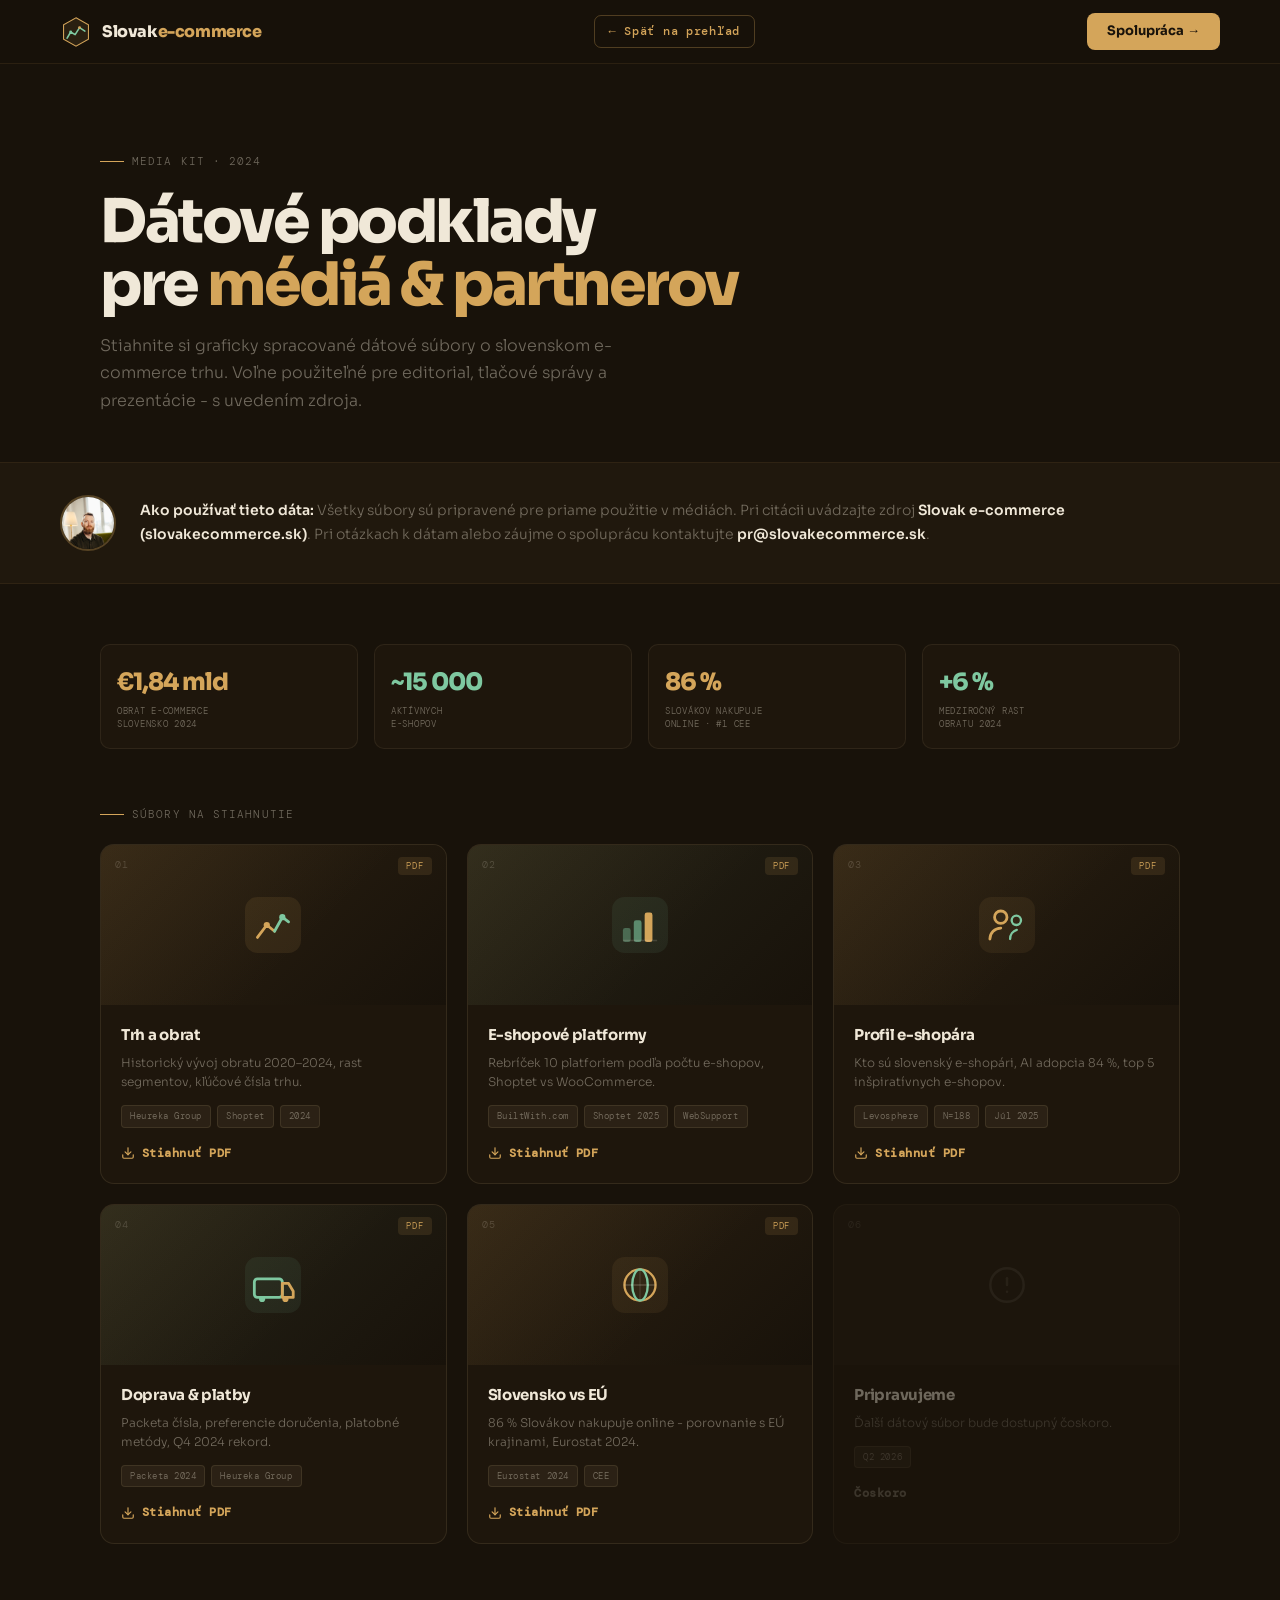
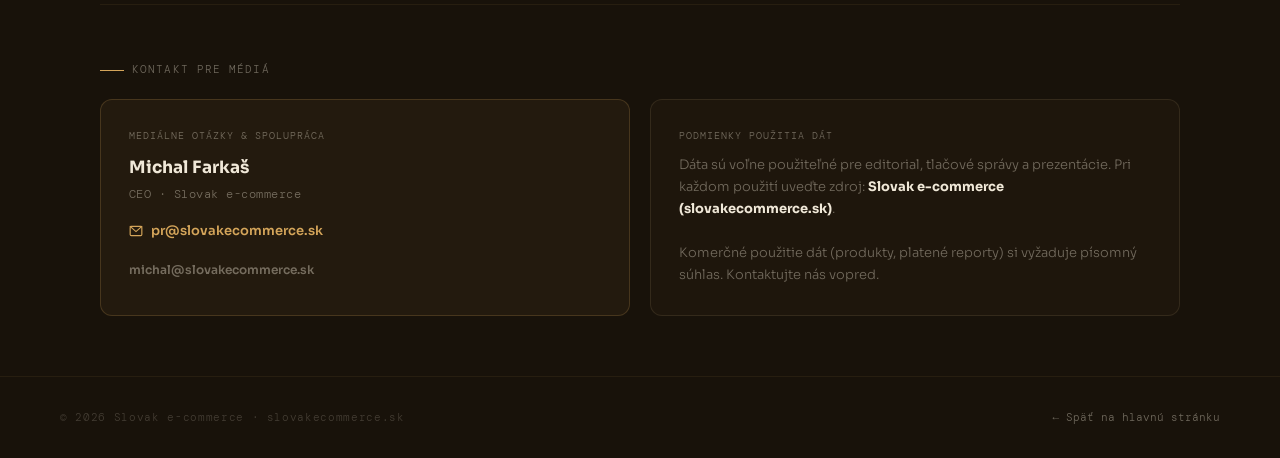
==== mediakit/index.html @ c5ac6ffa "Create index.html" ====
<!DOCTYPE html>
<html lang="sk">
<head>
  <meta charset="UTF-8">
  <meta name="viewport" content="width=device-width, initial-scale=1.0">
  <title>Media Kit | Slovak e-commerce</title>
  <meta name="description" content="Mediálny balíček Slovak e-commerce 2024. Stiahnite si dátové PDF súbory pre médiá, novinárov a partnerov.">
  <meta property="og:title" content="Media Kit | Slovak e-commerce">
  <meta property="og:url" content="https://slovakecommerce.sk/media-kit">
  <link rel="canonical" href="https://slovakecommerce.sk/media-kit">
  <link rel="preconnect" href="https://fonts.googleapis.com">
  <link rel="preconnect" href="https://fonts.gstatic.com" crossorigin>
  <link href="https://fonts.googleapis.com/css2?family=Sora:wght@300;400;600;700;800&family=DM+Mono:wght@400;500&display=swap" rel="stylesheet">
  <script async src="https://www.googletagmanager.com/gtag/js?id=G-SB4FTZYVRH"></script>
  <script>
    window.dataLayer = window.dataLayer || [];
    function gtag(){dataLayer.push(arguments);}
    gtag('js', new Date());
    gtag('config', 'G-SB4FTZYVRH');
  </script>
  <style>
    :root {
      --gold: #d4a55a; --gold-dark: #b8852e; --lime: #7ec8a0;
      --bg: #18120a; --bg2: #1e160c;
      --white: #f0e8d8; --white70: rgba(240,232,216,0.7);
      --white40: rgba(240,232,216,0.4); --white20: rgba(240,232,216,0.2);
    }
    *, *::before, *::after { box-sizing: border-box; margin: 0; padding: 0; }
    html { scroll-behavior: smooth; }
    body { background: var(--bg); color: var(--white); font-family: 'Sora', sans-serif; font-weight: 300; line-height: 1.6; }

    /* NAV */
    nav {
      position: sticky; top: 0; z-index: 100;
      display: flex; align-items: center; justify-content: space-between;
      padding: 0 60px; height: 64px;
      background: rgba(24,18,10,0.92); backdrop-filter: blur(12px);
      border-bottom: 1px solid rgba(212,165,90,0.10);
    }
    .logo { display: flex; align-items: center; gap: 10px; text-decoration: none; }
    .logo-text { font-size: 16px; font-weight: 800; color: var(--white); letter-spacing: -0.4px; }
    .logo-text span { color: var(--gold); }
    .nav-back {
      display: flex; align-items: center; gap: 6px;
      font-family: 'DM Mono', monospace; font-size: 12px; font-weight: 500;
      color: var(--gold); text-decoration: none; letter-spacing: 0.06em;
      border: 1px solid rgba(212,165,90,0.3); border-radius: 7px;
      padding: 6px 14px; transition: all 0.2s;
    }
    .nav-back:hover { background: rgba(212,165,90,0.08); }
    .nav-cta {
      background: var(--gold); color: var(--bg);
      font-size: 13px; font-weight: 700; padding: 8px 20px;
      border-radius: 8px; text-decoration: none; transition: opacity 0.2s;
    }
    .nav-cta:hover { opacity: 0.85; }

    /* HERO */
    .hero { max-width: 1200px; margin: 0 auto; padding: 80px 60px 48px; }
    .section-tag {
      display: inline-flex; align-items: center; gap: 8px;
      font-family: 'DM Mono', monospace; font-size: 11px;
      color: var(--white40); letter-spacing: 0.1em; text-transform: uppercase;
      margin-bottom: 20px;
    }
    .section-tag::before { content: ''; width: 24px; height: 1px; background: var(--gold); display: block; }
    h1 { font-size: clamp(36px,5vw,60px); font-weight: 800; letter-spacing: -2.5px; line-height: 1.05; margin-bottom: 16px; }
    h1 span { color: var(--gold); }
    .hero-sub { font-size: 16px; color: var(--white40); font-weight: 300; max-width: 560px; line-height: 1.7; }

    /* INTRO STRIP */
    .intro-strip {
      background: rgba(212,165,90,0.04);
      border-top: 1px solid rgba(212,165,90,0.08);
      border-bottom: 1px solid rgba(212,165,90,0.08);
      padding: 32px 60px;
    }
    .intro-inner {
      max-width: 1200px; margin: 0 auto;
      display: grid; grid-template-columns: 56px 1fr; gap: 24px; align-items: center;
    }
    .intro-avatar {
      width: 56px; height: 56px; border-radius: 50%;
      border: 2px solid rgba(212,165,90,0.3); overflow: hidden; flex-shrink: 0;
    }
    .intro-avatar img { width: 100%; height: 100%; object-fit: cover; object-position: center top; }
    .intro-text { font-size: 14px; color: var(--white40); line-height: 1.7; }
    .intro-text strong { color: var(--white); font-weight: 600; }

    /* MAIN */
    .main { max-width: 1200px; margin: 0 auto; padding: 60px 60px; }

    /* PDF GRID */
    .pdf-grid { display: grid; grid-template-columns: repeat(3, 1fr); gap: 20px; margin-bottom: 60px; }
    .pdf-card {
      background: var(--bg2);
      border: 1px solid rgba(240,210,160,0.10);
      border-radius: 14px; overflow: hidden;
      transition: border-color 0.2s, transform 0.2s;
      cursor: pointer; text-decoration: none; display: block;
    }
    .pdf-card:hover { border-color: rgba(212,165,90,0.35); transform: translateY(-3px); }
    .pdf-thumb {
      height: 160px; display: flex; align-items: center; justify-content: center;
      position: relative; overflow: hidden;
    }
    .pdf-thumb-bg {
      position: absolute; inset: 0;
      background: linear-gradient(135deg, rgba(212,165,90,0.08) 0%, transparent 60%);
    }
    .pdf-thumb svg { position: relative; z-index: 1; }
    .pdf-num {
      position: absolute; top: 12px; left: 14px;
      font-family: 'DM Mono', monospace; font-size: 10px;
      color: rgba(240,232,216,0.2); letter-spacing: 0.1em; z-index: 1;
    }
    .pdf-ext {
      position: absolute; top: 12px; right: 14px;
      font-family: 'DM Mono', monospace; font-size: 9px;
      color: var(--gold); letter-spacing: 0.1em;
      background: rgba(212,165,90,0.12); padding: 2px 8px; border-radius: 4px; z-index: 1;
    }
    .pdf-body { padding: 18px 20px 20px; }
    .pdf-title { font-size: 15px; font-weight: 700; color: var(--white); margin-bottom: 6px; letter-spacing: -0.3px; }
    .pdf-desc { font-size: 12px; color: var(--white40); line-height: 1.6; margin-bottom: 14px; }
    .pdf-tags { display: flex; flex-wrap: wrap; gap: 6px; margin-bottom: 16px; }
    .pdf-tag {
      font-family: 'DM Mono', monospace; font-size: 9px;
      color: var(--white40); letter-spacing: 0.06em;
      background: rgba(240,210,160,0.06); border: 1px solid rgba(240,210,160,0.10);
      padding: 3px 8px; border-radius: 4px;
    }
    .pdf-dl {
      display: flex; align-items: center; gap: 7px;
      font-size: 12px; font-weight: 600; color: var(--gold);
      font-family: 'DM Mono', monospace; letter-spacing: 0.04em;
    }
    .pdf-dl svg { flex-shrink: 0; }

    /* DIVIDER */
    .divider { border: none; border-top: 1px solid rgba(212,165,90,0.08); margin: 48px 0; }

    /* CONTACT BLOCK */
    .contact-grid { display: grid; grid-template-columns: 1fr 1fr; gap: 20px; }
    .contact-card {
      background: var(--bg2); border: 1px solid rgba(240,210,160,0.10);
      border-radius: 12px; padding: 28px;
    }
    .contact-card.highlight {
      background: rgba(212,165,90,0.06);
      border-color: rgba(212,165,90,0.2);
    }
    .contact-label {
      font-family: 'DM Mono', monospace; font-size: 10px;
      color: var(--white40); letter-spacing: 0.1em; text-transform: uppercase;
      margin-bottom: 10px;
    }
    .contact-name { font-size: 17px; font-weight: 700; color: var(--white); margin-bottom: 4px; }
    .contact-role { font-size: 12px; color: var(--white40); margin-bottom: 16px; font-family: 'DM Mono', monospace; letter-spacing: 0.04em; }
    .contact-email {
      display: inline-flex; align-items: center; gap: 8px;
      font-size: 13px; color: var(--gold); text-decoration: none; font-weight: 600;
      transition: opacity 0.2s;
    }
    .contact-email:hover { opacity: 0.75; }
    .contact-desc { font-size: 13px; color: var(--white40); line-height: 1.7; }

    /* STATS ROW */
    .stats-row { display: grid; grid-template-columns: repeat(4,1fr); gap: 16px; margin-bottom: 48px; }
    .stat-mini {
      background: var(--bg2); border: 1px solid rgba(240,210,160,0.08);
      border-radius: 10px; padding: 18px 16px;
    }
    .stat-mini-num { font-size: 24px; font-weight: 800; letter-spacing: -1px; margin-bottom: 4px; }
    .stat-mini-label { font-family: 'DM Mono', monospace; font-size: 9px; color: var(--white40); letter-spacing: 0.08em; text-transform: uppercase; line-height: 1.4; }

    /* FOOTER */
    footer {
      border-top: 1px solid rgba(212,165,90,0.08);
      padding: 32px 60px;
      display: flex; align-items: center; justify-content: space-between; flex-wrap: wrap; gap: 12px;
    }
    .footer-copy { font-family: 'DM Mono', monospace; font-size: 11px; color: var(--white20); letter-spacing: 0.06em; }
    .footer-back { font-family: 'DM Mono', monospace; font-size: 11px; color: var(--white40); text-decoration: none; transition: color 0.2s; }
    .footer-back:hover { color: var(--gold); }

    @media (max-width: 900px) {
      nav, .hero, .intro-strip, .main, footer { padding-left: 24px; padding-right: 24px; }
      .pdf-grid { grid-template-columns: 1fr 1fr; }
      .stats-row { grid-template-columns: 1fr 1fr; }
      .contact-grid { grid-template-columns: 1fr; }
    }
    @media (max-width: 600px) {
      .pdf-grid { grid-template-columns: 1fr; }
    }
  </style>
</head>
<body>

<nav>
  <a class="logo" href="/">
    <svg width="32" height="32" viewBox="0 0 36 36" fill="none">
      <path d="M18 2L32 10V26L18 34L4 26V10L18 2Z" fill="rgba(212,165,90,0.10)" stroke="#d4a55a" stroke-width="1.2"/>
      <polyline points="8,25 12,18 17,21 22,13 28,17" fill="none" stroke="#7ec8a0" stroke-width="1.8" stroke-linecap="round" stroke-linejoin="round"/>
      <circle cx="12" cy="18" r="1.6" fill="#7ec8a0"/>
      <circle cx="22" cy="13" r="1.6" fill="#d4a55a"/>
    </svg>
    <span class="logo-text">Slovak<span>e-commerce</span></span>
  </a>
  <a class="nav-back" href="/">← Späť na prehľad</a>
  <a class="nav-cta" href="mailto:pr@slovakecommerce.sk">Spolupráca →</a>
</nav>

<!-- HERO -->
<div class="hero">
  <div class="section-tag">Media Kit · 2024</div>
  <h1>Dátové podklady<br>pre <span>médiá & partnerov</span></h1>
  <p class="hero-sub">Stiahnite si graficky spracované dátové súbory o slovenskom e-commerce trhu. Voľne použiteľné pre editorial, tlačové správy a prezentácie - s uvedením zdroja.</p>
</div>

<!-- INTRO STRIP -->
<div class="intro-strip">
  <div class="intro-inner">
    <div class="intro-avatar">
      <img src="[data-uri]" alt="Michal Farkaš" />
    </div>
    <p class="intro-text">
      <strong>Ako používať tieto dáta:</strong> Všetky súbory sú pripravené pre priame použitie v médiách.
      Pri citácii uvádzajte zdroj <strong>Slovak e-commerce (slovakecommerce.sk)</strong>.
      Pri otázkach k dátam alebo záujme o spoluprácu kontaktujte <strong>pr@slovakecommerce.sk</strong>.
    </p>
  </div>
</div>

<div class="main">

  <!-- STATS ROW -->
  <div class="stats-row">
    <div class="stat-mini">
      <div class="stat-mini-num" style="color:#d4a55a;">€1,84 mld</div>
      <div class="stat-mini-label">Obrat e-commerce<br>Slovensko 2024</div>
    </div>
    <div class="stat-mini">
      <div class="stat-mini-num" style="color:#7ec8a0;">~15 000</div>
      <div class="stat-mini-label">Aktívnych<br>e-shopov</div>
    </div>
    <div class="stat-mini">
      <div class="stat-mini-num" style="color:#d4a55a;">86 %</div>
      <div class="stat-mini-label">Slovákov nakupuje<br>online · #1 CEE</div>
    </div>
    <div class="stat-mini">
      <div class="stat-mini-num" style="color:#7ec8a0;">+6 %</div>
      <div class="stat-mini-label">Medziročný rast<br>obratu 2024</div>
    </div>
  </div>

  <!-- PDF GRID -->
  <div class="section-tag" style="margin-bottom:20px;">Súbory na stiahnutie</div>
  <div class="pdf-grid">

    <!-- 01 Trh -->
    <a class="pdf-card" href="/media-kit/01_trh.pdf" download>
      <div class="pdf-thumb" style="background:linear-gradient(135deg,rgba(212,165,90,0.08),rgba(24,18,10,1));">
        <div class="pdf-thumb-bg"></div>
        <span class="pdf-num">01</span>
        <span class="pdf-ext">PDF</span>
        <svg width="56" height="56" viewBox="0 0 36 36" fill="none">
          <rect width="36" height="36" rx="8" fill="rgba(212,165,90,0.10)"/>
          <line x1="8" y1="26" x2="14" y2="18" stroke="#d4a55a" stroke-width="1.8" stroke-linecap="round"/>
          <line x1="14" y1="18" x2="19" y2="22" stroke="#d4a55a" stroke-width="1.8" stroke-linecap="round"/>
          <line x1="19" y1="22" x2="24" y2="13" stroke="#7ec8a0" stroke-width="1.8" stroke-linecap="round"/>
          <line x1="24" y1="13" x2="28" y2="16" stroke="#7ec8a0" stroke-width="1.8" stroke-linecap="round"/>
          <circle cx="14" cy="18" r="2" fill="#d4a55a"/>
          <circle cx="24" cy="13" r="2" fill="#7ec8a0"/>
        </svg>
      </div>
      <div class="pdf-body">
        <div class="pdf-title">Trh a obrat</div>
        <div class="pdf-desc">Historický vývoj obratu 2020–2024, rast segmentov, kľúčové čísla trhu.</div>
        <div class="pdf-tags">
          <span class="pdf-tag">Heureka Group</span>
          <span class="pdf-tag">Shoptet</span>
          <span class="pdf-tag">2024</span>
        </div>
        <div class="pdf-dl">
          <svg width="14" height="14" viewBox="0 0 24 24" fill="none" stroke="#d4a55a" stroke-width="2" stroke-linecap="round"><path d="M21 15v4a2 2 0 0 1-2 2H5a2 2 0 0 1-2-2v-4"/><polyline points="7 10 12 15 17 10"/><line x1="12" y1="15" x2="12" y2="3"/></svg>
          Stiahnuť PDF
        </div>
      </div>
    </a>

    <!-- 02 Platformy -->
    <a class="pdf-card" href="/media-kit/02_platformy.pdf" download>
      <div class="pdf-thumb" style="background:linear-gradient(135deg,rgba(126,200,160,0.08),rgba(24,18,10,1));">
        <div class="pdf-thumb-bg"></div>
        <span class="pdf-num">02</span>
        <span class="pdf-ext">PDF</span>
        <svg width="56" height="56" viewBox="0 0 36 36" fill="none">
          <rect width="36" height="36" rx="8" fill="rgba(126,200,160,0.08)"/>
          <rect x="7" y="20" width="5" height="9" rx="1.5" fill="#7ec8a0" opacity="0.4"/>
          <rect x="14" y="15" width="5" height="14" rx="1.5" fill="#7ec8a0" opacity="0.6"/>
          <rect x="21" y="10" width="5" height="19" rx="1.5" fill="#d4a55a"/>
          <line x1="7" y1="28" x2="29" y2="28" stroke="rgba(240,232,216,0.15)" stroke-width="1"/>
        </svg>
      </div>
      <div class="pdf-body">
        <div class="pdf-title">E-shopové platformy</div>
        <div class="pdf-desc">Rebríček 10 platforiem podľa počtu e-shopov, Shoptet vs WooCommerce.</div>
        <div class="pdf-tags">
          <span class="pdf-tag">BuiltWith.com</span>
          <span class="pdf-tag">Shoptet 2025</span>
          <span class="pdf-tag">WebSupport</span>
        </div>
        <div class="pdf-dl">
          <svg width="14" height="14" viewBox="0 0 24 24" fill="none" stroke="#d4a55a" stroke-width="2" stroke-linecap="round"><path d="M21 15v4a2 2 0 0 1-2 2H5a2 2 0 0 1-2-2v-4"/><polyline points="7 10 12 15 17 10"/><line x1="12" y1="15" x2="12" y2="3"/></svg>
          Stiahnuť PDF
        </div>
      </div>
    </a>

    <!-- 03 E-shopári -->
    <a class="pdf-card" href="/media-kit/03_eshopari.pdf" download>
      <div class="pdf-thumb" style="background:linear-gradient(135deg,rgba(212,165,90,0.08),rgba(24,18,10,1));">
        <div class="pdf-thumb-bg"></div>
        <span class="pdf-num">03</span>
        <span class="pdf-ext">PDF</span>
        <svg width="56" height="56" viewBox="0 0 36 36" fill="none">
          <rect width="36" height="36" rx="8" fill="rgba(212,165,90,0.08)"/>
          <circle cx="14" cy="13" r="4" stroke="#d4a55a" stroke-width="1.8" fill="none"/>
          <path d="M7 27c0-3.87 3.13-7 7-7" stroke="#d4a55a" stroke-width="1.8" stroke-linecap="round" fill="none"/>
          <circle cx="24" cy="15" r="3" stroke="#7ec8a0" stroke-width="1.5" fill="none"/>
          <path d="M20 27c0-2.76 1.79-5.11 4.28-5.83" stroke="#7ec8a0" stroke-width="1.5" stroke-linecap="round" fill="none"/>
        </svg>
      </div>
      <div class="pdf-body">
        <div class="pdf-title">Profil e-shopára</div>
        <div class="pdf-desc">Kto sú slovenský e-shopári, AI adopcia 84 %, top 5 inšpiratívnych e-shopov.</div>
        <div class="pdf-tags">
          <span class="pdf-tag">Levosphere</span>
          <span class="pdf-tag">N=188</span>
          <span class="pdf-tag">Júl 2025</span>
        </div>
        <div class="pdf-dl">
          <svg width="14" height="14" viewBox="0 0 24 24" fill="none" stroke="#d4a55a" stroke-width="2" stroke-linecap="round"><path d="M21 15v4a2 2 0 0 1-2 2H5a2 2 0 0 1-2-2v-4"/><polyline points="7 10 12 15 17 10"/><line x1="12" y1="15" x2="12" y2="3"/></svg>
          Stiahnuť PDF
        </div>
      </div>
    </a>

    <!-- 04 Doprava -->
    <a class="pdf-card" href="/media-kit/04_doprava.pdf" download>
      <div class="pdf-thumb" style="background:linear-gradient(135deg,rgba(126,200,160,0.08),rgba(24,18,10,1));">
        <div class="pdf-thumb-bg"></div>
        <span class="pdf-num">04</span>
        <span class="pdf-ext">PDF</span>
        <svg width="56" height="56" viewBox="0 0 36 36" fill="none">
          <rect width="36" height="36" rx="8" fill="rgba(126,200,160,0.08)"/>
          <rect x="6" y="14" width="18" height="12" rx="2" stroke="#7ec8a0" stroke-width="1.8" fill="none"/>
          <path d="M24 17h4l3 5v4h-7V17z" stroke="#d4a55a" stroke-width="1.8" stroke-linejoin="round" fill="none"/>
          <circle cx="11" cy="27" r="2" fill="#7ec8a0"/>
          <circle cx="26" cy="27" r="2" fill="#d4a55a"/>
        </svg>
      </div>
      <div class="pdf-body">
        <div class="pdf-title">Doprava & platby</div>
        <div class="pdf-desc">Packeta čísla, preferencie doručenia, platobné metódy, Q4 2024 rekord.</div>
        <div class="pdf-tags">
          <span class="pdf-tag">Packeta 2024</span>
          <span class="pdf-tag">Heureka Group</span>
        </div>
        <div class="pdf-dl">
          <svg width="14" height="14" viewBox="0 0 24 24" fill="none" stroke="#d4a55a" stroke-width="2" stroke-linecap="round"><path d="M21 15v4a2 2 0 0 1-2 2H5a2 2 0 0 1-2-2v-4"/><polyline points="7 10 12 15 17 10"/><line x1="12" y1="15" x2="12" y2="3"/></svg>
          Stiahnuť PDF
        </div>
      </div>
    </a>

    <!-- 05 Slovensko vs EÚ -->
    <a class="pdf-card" href="/media-kit/05_slovensko_vs_eu.pdf" download>
      <div class="pdf-thumb" style="background:linear-gradient(135deg,rgba(212,165,90,0.08),rgba(24,18,10,1));">
        <div class="pdf-thumb-bg"></div>
        <span class="pdf-num">05</span>
        <span class="pdf-ext">PDF</span>
        <svg width="56" height="56" viewBox="0 0 36 36" fill="none">
          <rect width="36" height="36" rx="8" fill="rgba(212,165,90,0.08)"/>
          <circle cx="18" cy="18" r="10" stroke="#d4a55a" stroke-width="1.5" fill="none"/>
          <ellipse cx="18" cy="18" rx="5" ry="10" stroke="#7ec8a0" stroke-width="1.5" fill="none"/>
          <line x1="8" y1="18" x2="28" y2="18" stroke="rgba(240,232,216,0.2)" stroke-width="1"/>
          <line x1="18" y1="8" x2="18" y2="28" stroke="rgba(240,232,216,0.1)" stroke-width="1"/>
        </svg>
      </div>
      <div class="pdf-body">
        <div class="pdf-title">Slovensko vs EÚ</div>
        <div class="pdf-desc">86 % Slovákov nakupuje online - porovnanie s EÚ krajinami, Eurostat 2024.</div>
        <div class="pdf-tags">
          <span class="pdf-tag">Eurostat 2024</span>
          <span class="pdf-tag">CEE</span>
        </div>
        <div class="pdf-dl">
          <svg width="14" height="14" viewBox="0 0 24 24" fill="none" stroke="#d4a55a" stroke-width="2" stroke-linecap="round"><path d="M21 15v4a2 2 0 0 1-2 2H5a2 2 0 0 1-2-2v-4"/><polyline points="7 10 12 15 17 10"/><line x1="12" y1="15" x2="12" y2="3"/></svg>
          Stiahnuť PDF
        </div>
      </div>
    </a>

    <!-- Placeholder: Pripravujeme -->
    <div class="pdf-card" style="opacity:0.4;cursor:default;pointer-events:none;">
      <div class="pdf-thumb" style="background:rgba(240,210,160,0.02);">
        <div class="pdf-num">06</div>
        <svg width="40" height="40" viewBox="0 0 24 24" fill="none" stroke="rgba(240,232,216,0.15)" stroke-width="1.5" stroke-linecap="round">
          <circle cx="12" cy="12" r="10"/><line x1="12" y1="8" x2="12" y2="12"/><line x1="12" y1="16" x2="12.01" y2="16"/>
        </svg>
      </div>
      <div class="pdf-body">
        <div class="pdf-title">Pripravujeme</div>
        <div class="pdf-desc">Ďalší dátový súbor bude dostupný čoskoro.</div>
        <div class="pdf-tags"><span class="pdf-tag">Q2 2026</span></div>
        <div class="pdf-dl" style="color:var(--white40);">Čoskoro</div>
      </div>
    </div>

  </div><!-- end pdf-grid -->

  <hr class="divider">

  <!-- KONTAKT -->
  <div class="section-tag" style="margin-bottom:20px;">Kontakt pre médiá</div>
  <div class="contact-grid">
    <div class="contact-card highlight">
      <div class="contact-label">Mediálne otázky & spolupráca</div>
      <div class="contact-name">Michal Farkaš</div>
      <div class="contact-role">CEO · Slovak e-commerce</div>
      <a class="contact-email" href="mailto:pr@slovakecommerce.sk">
        <svg width="14" height="14" viewBox="0 0 24 24" fill="none" stroke="#d4a55a" stroke-width="2" stroke-linecap="round"><rect x="2" y="4" width="20" height="16" rx="2"/><polyline points="2,4 12,13 22,4"/></svg>
        pr@slovakecommerce.sk
      </a>
      <div style="margin-top:10px;">
        <a class="contact-email" href="mailto:michal@slovakecommerce.sk" style="font-size:12px;color:var(--white40);">
          michal@slovakecommerce.sk
        </a>
      </div>
    </div>
    <div class="contact-card">
      <div class="contact-label">Podmienky použitia dát</div>
      <div class="contact-desc" style="margin-top:8px;">
        Dáta sú voľne použiteľné pre editorial, tlačové správy a prezentácie.
        Pri každom použití uveďte zdroj: <strong style="color:var(--white);">Slovak e-commerce (slovakecommerce.sk)</strong>.<br><br>
        Komerčné použitie dát (produkty, platené reporty) si vyžaduje písomný súhlas. Kontaktujte nás vopred.
      </div>
    </div>
  </div>

</div><!-- end main -->

<footer>
  <span class="footer-copy">© 2026 Slovak e-commerce · slovakecommerce.sk</span>
  <a class="footer-back" href="/">← Späť na hlavnú stránku</a>
</footer>

</body>
</html>
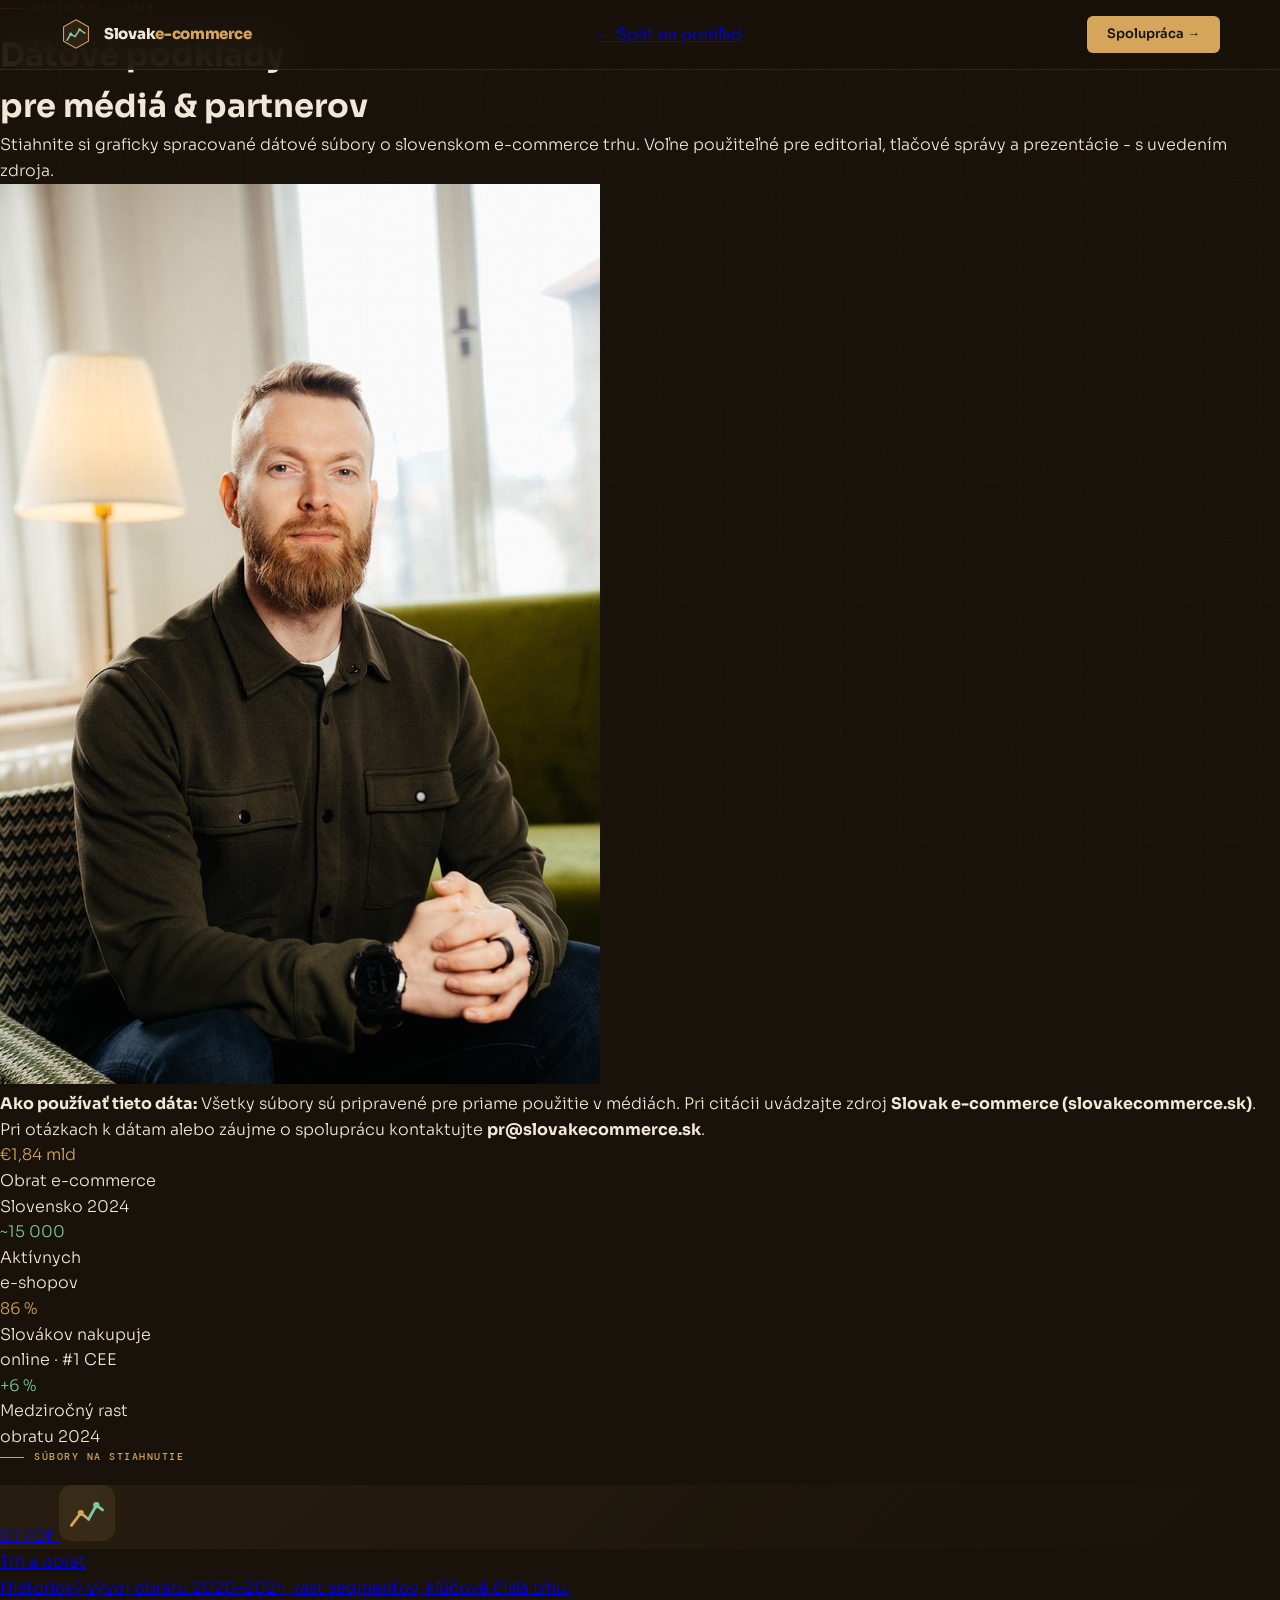
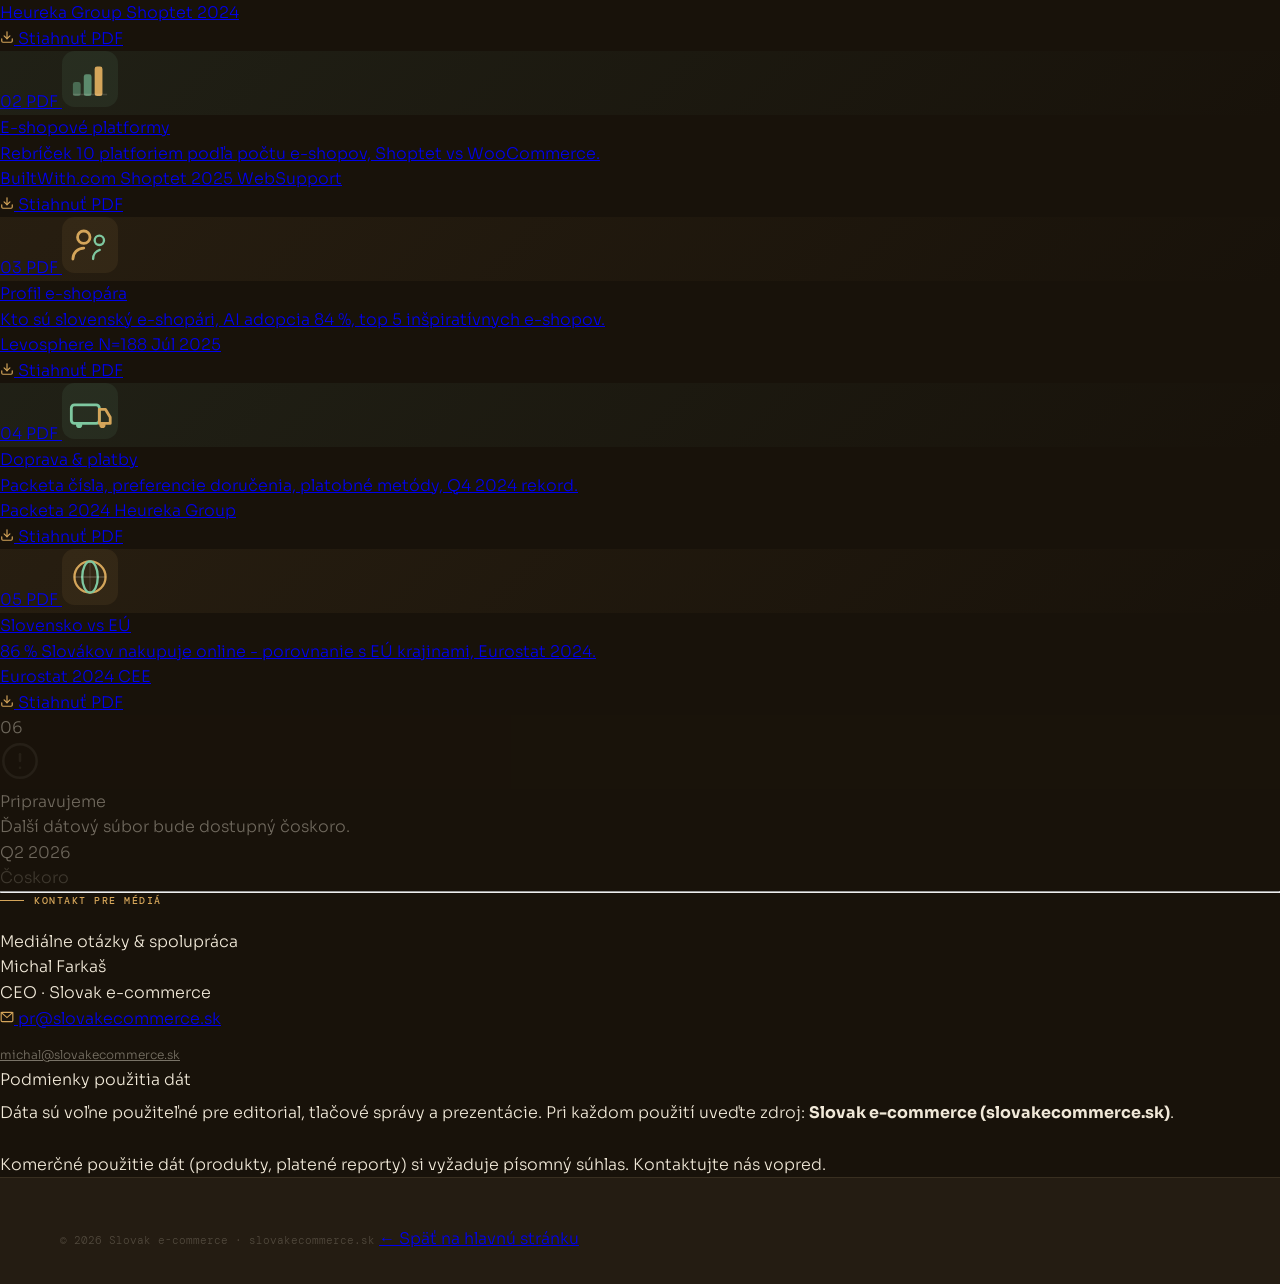
==== commit f45b67f0: "chore: P0 audit fixes + GTM/GA4 -> Plausible migration - Remove Google Tag Manager + GA4 from all HT" ====
--- a/mediakit/index.html
+++ b/mediakit/index.html
@@ -11,191 +11,13 @@
   <link rel="preconnect" href="https://fonts.googleapis.com">
   <link rel="preconnect" href="https://fonts.gstatic.com" crossorigin>
   <link href="https://fonts.googleapis.com/css2?family=Sora:wght@300;400;600;700;800&family=DM+Mono:wght@400;500&display=swap" rel="stylesheet">
-  <script async src="https://www.googletagmanager.com/gtag/js?id=G-SB4FTZYVRH"></script>
-  <script>
-    window.dataLayer = window.dataLayer || [];
-    function gtag(){dataLayer.push(arguments);}
-    gtag('js', new Date());
-    gtag('config', 'G-SB4FTZYVRH');
-  </script>
-  <style>
-    :root {
-      --gold: #d4a55a; --gold-dark: #b8852e; --lime: #7ec8a0;
-      --bg: #18120a; --bg2: #1e160c;
-      --white: #f0e8d8; --white70: rgba(240,232,216,0.7);
-      --white40: rgba(240,232,216,0.4); --white20: rgba(240,232,216,0.2);
-    }
-    *, *::before, *::after { box-sizing: border-box; margin: 0; padding: 0; }
-    html { scroll-behavior: smooth; }
-    body { background: var(--bg); color: var(--white); font-family: 'Sora', sans-serif; font-weight: 300; line-height: 1.6; }
-
-    /* NAV */
-    nav {
-      position: sticky; top: 0; z-index: 100;
-      display: flex; align-items: center; justify-content: space-between;
-      padding: 0 60px; height: 64px;
-      background: rgba(24,18,10,0.92); backdrop-filter: blur(12px);
-      border-bottom: 1px solid rgba(212,165,90,0.10);
-    }
-    .logo { display: flex; align-items: center; gap: 10px; text-decoration: none; }
-    .logo-text { font-size: 16px; font-weight: 800; color: var(--white); letter-spacing: -0.4px; }
-    .logo-text span { color: var(--gold); }
-    .nav-back {
-      display: flex; align-items: center; gap: 6px;
-      font-family: 'DM Mono', monospace; font-size: 12px; font-weight: 500;
-      color: var(--gold); text-decoration: none; letter-spacing: 0.06em;
-      border: 1px solid rgba(212,165,90,0.3); border-radius: 7px;
-      padding: 6px 14px; transition: all 0.2s;
-    }
-    .nav-back:hover { background: rgba(212,165,90,0.08); }
-    .nav-cta {
-      background: var(--gold); color: var(--bg);
-      font-size: 13px; font-weight: 700; padding: 8px 20px;
-      border-radius: 8px; text-decoration: none; transition: opacity 0.2s;
-    }
-    .nav-cta:hover { opacity: 0.85; }
-
-    /* HERO */
-    .hero { max-width: 1200px; margin: 0 auto; padding: 80px 60px 48px; }
-    .section-tag {
-      display: inline-flex; align-items: center; gap: 8px;
-      font-family: 'DM Mono', monospace; font-size: 11px;
-      color: var(--white40); letter-spacing: 0.1em; text-transform: uppercase;
-      margin-bottom: 20px;
-    }
-    .section-tag::before { content: ''; width: 24px; height: 1px; background: var(--gold); display: block; }
-    h1 { font-size: clamp(36px,5vw,60px); font-weight: 800; letter-spacing: -2.5px; line-height: 1.05; margin-bottom: 16px; }
-    h1 span { color: var(--gold); }
-    .hero-sub { font-size: 16px; color: var(--white40); font-weight: 300; max-width: 560px; line-height: 1.7; }
-
-    /* INTRO STRIP */
-    .intro-strip {
-      background: rgba(212,165,90,0.04);
-      border-top: 1px solid rgba(212,165,90,0.08);
-      border-bottom: 1px solid rgba(212,165,90,0.08);
-      padding: 32px 60px;
-    }
-    .intro-inner {
-      max-width: 1200px; margin: 0 auto;
-      display: grid; grid-template-columns: 56px 1fr; gap: 24px; align-items: center;
-    }
-    .intro-avatar {
-      width: 56px; height: 56px; border-radius: 50%;
-      border: 2px solid rgba(212,165,90,0.3); overflow: hidden; flex-shrink: 0;
-    }
-    .intro-avatar img { width: 100%; height: 100%; object-fit: cover; object-position: center top; }
-    .intro-text { font-size: 14px; color: var(--white40); line-height: 1.7; }
-    .intro-text strong { color: var(--white); font-weight: 600; }
-
-    /* MAIN */
-    .main { max-width: 1200px; margin: 0 auto; padding: 60px 60px; }
-
-    /* PDF GRID */
-    .pdf-grid { display: grid; grid-template-columns: repeat(3, 1fr); gap: 20px; margin-bottom: 60px; }
-    .pdf-card {
-      background: var(--bg2);
-      border: 1px solid rgba(240,210,160,0.10);
-      border-radius: 14px; overflow: hidden;
-      transition: border-color 0.2s, transform 0.2s;
-      cursor: pointer; text-decoration: none; display: block;
-    }
-    .pdf-card:hover { border-color: rgba(212,165,90,0.35); transform: translateY(-3px); }
-    .pdf-thumb {
-      height: 160px; display: flex; align-items: center; justify-content: center;
-      position: relative; overflow: hidden;
-    }
-    .pdf-thumb-bg {
-      position: absolute; inset: 0;
-      background: linear-gradient(135deg, rgba(212,165,90,0.08) 0%, transparent 60%);
-    }
-    .pdf-thumb svg { position: relative; z-index: 1; }
-    .pdf-num {
-      position: absolute; top: 12px; left: 14px;
-      font-family: 'DM Mono', monospace; font-size: 10px;
-      color: rgba(240,232,216,0.2); letter-spacing: 0.1em; z-index: 1;
-    }
-    .pdf-ext {
-      position: absolute; top: 12px; right: 14px;
-      font-family: 'DM Mono', monospace; font-size: 9px;
-      color: var(--gold); letter-spacing: 0.1em;
-      background: rgba(212,165,90,0.12); padding: 2px 8px; border-radius: 4px; z-index: 1;
-    }
-    .pdf-body { padding: 18px 20px 20px; }
-    .pdf-title { font-size: 15px; font-weight: 700; color: var(--white); margin-bottom: 6px; letter-spacing: -0.3px; }
-    .pdf-desc { font-size: 12px; color: var(--white40); line-height: 1.6; margin-bottom: 14px; }
-    .pdf-tags { display: flex; flex-wrap: wrap; gap: 6px; margin-bottom: 16px; }
-    .pdf-tag {
-      font-family: 'DM Mono', monospace; font-size: 9px;
-      color: var(--white40); letter-spacing: 0.06em;
-      background: rgba(240,210,160,0.06); border: 1px solid rgba(240,210,160,0.10);
-      padding: 3px 8px; border-radius: 4px;
-    }
-    .pdf-dl {
-      display: flex; align-items: center; gap: 7px;
-      font-size: 12px; font-weight: 600; color: var(--gold);
-      font-family: 'DM Mono', monospace; letter-spacing: 0.04em;
-    }
-    .pdf-dl svg { flex-shrink: 0; }
-
-    /* DIVIDER */
-    .divider { border: none; border-top: 1px solid rgba(212,165,90,0.08); margin: 48px 0; }
-
-    /* CONTACT BLOCK */
-    .contact-grid { display: grid; grid-template-columns: 1fr 1fr; gap: 20px; }
-    .contact-card {
-      background: var(--bg2); border: 1px solid rgba(240,210,160,0.10);
-      border-radius: 12px; padding: 28px;
-    }
-    .contact-card.highlight {
-      background: rgba(212,165,90,0.06);
-      border-color: rgba(212,165,90,0.2);
-    }
-    .contact-label {
-      font-family: 'DM Mono', monospace; font-size: 10px;
-      color: var(--white40); letter-spacing: 0.1em; text-transform: uppercase;
-      margin-bottom: 10px;
-    }
-    .contact-name { font-size: 17px; font-weight: 700; color: var(--white); margin-bottom: 4px; }
-    .contact-role { font-size: 12px; color: var(--white40); margin-bottom: 16px; font-family: 'DM Mono', monospace; letter-spacing: 0.04em; }
-    .contact-email {
-      display: inline-flex; align-items: center; gap: 8px;
-      font-size: 13px; color: var(--gold); text-decoration: none; font-weight: 600;
-      transition: opacity 0.2s;
-    }
-    .contact-email:hover { opacity: 0.75; }
-    .contact-desc { font-size: 13px; color: var(--white40); line-height: 1.7; }
-
-    /* STATS ROW */
-    .stats-row { display: grid; grid-template-columns: repeat(4,1fr); gap: 16px; margin-bottom: 48px; }
-    .stat-mini {
-      background: var(--bg2); border: 1px solid rgba(240,210,160,0.08);
-      border-radius: 10px; padding: 18px 16px;
-    }
-    .stat-mini-num { font-size: 24px; font-weight: 800; letter-spacing: -1px; margin-bottom: 4px; }
-    .stat-mini-label { font-family: 'DM Mono', monospace; font-size: 9px; color: var(--white40); letter-spacing: 0.08em; text-transform: uppercase; line-height: 1.4; }
-
-    /* FOOTER */
-    footer {
-      border-top: 1px solid rgba(212,165,90,0.08);
-      padding: 32px 60px;
-      display: flex; align-items: center; justify-content: space-between; flex-wrap: wrap; gap: 12px;
-    }
-    .footer-copy { font-family: 'DM Mono', monospace; font-size: 11px; color: var(--white20); letter-spacing: 0.06em; }
-    .footer-back { font-family: 'DM Mono', monospace; font-size: 11px; color: var(--white40); text-decoration: none; transition: color 0.2s; }
-    .footer-back:hover { color: var(--gold); }
-
-    @media (max-width: 900px) {
-      nav, .hero, .intro-strip, .main, footer { padding-left: 24px; padding-right: 24px; }
-      .pdf-grid { grid-template-columns: 1fr 1fr; }
-      .stats-row { grid-template-columns: 1fr 1fr; }
-      .contact-grid { grid-template-columns: 1fr; }
-    }
-    @media (max-width: 600px) {
-      .pdf-grid { grid-template-columns: 1fr; }
-    }
-  </style>
+  
+  
+  
+    <script defer data-domain="slovakecommerce.sk" src="https://plausible.io/js/script.outbound-links.tagged-events.js"></script>
+    <link rel="stylesheet" href="/css/style.css">
 </head>
-<body>
+<body data-page="mediakit">
 
 <nav>
   <a class="logo" href="/">
--- a/css/style.css
+++ b/css/style.css
@@ -0,0 +1,294 @@
+/* =======================================================
+ * Slovak e-commerce - unified stylesheet
+ * Generated by scripts/extract_inline_css.py
+ * ======================================================= */
+
+/* --- BASE --------------------------------------------- */
+:root {
+  --bg: #18120a; --bg2: #241c12; --bg3: #2e2416;
+  --card: rgba(240,220,180,0.05); --card-hover: rgba(240,220,180,0.09);
+  --border: rgba(240,210,160,0.10); --border-accent: rgba(212,165,90,0.35);
+  --blue: #d4a55a; --blue2: #b8852e;
+  --lime: #7ec8a0; --lime2: #5aaa7c;
+  --white: #f0e8d8;
+  --white70: rgba(240,232,216,0.72); --white40: rgba(240,232,216,0.45);
+  --white20: rgba(240,232,216,0.22); --white10: rgba(240,232,216,0.11);
+}
+*, *::before, *::after { box-sizing: border-box; margin: 0; padding: 0; }
+html { scroll-behavior: smooth; }
+body { background: var(--bg); color: var(--white); font-family: 'Sora', sans-serif; font-size: 16px; font-weight: 300; line-height: 1.6; overflow-x: hidden; }
+body::before { content: ''; position: fixed; inset: 0; background-image: url("data:image/svg+xml,%3Csvg viewBox='0 0 256 256' xmlns='http://www.w3.org/2000/svg'%3E%3Cfilter id='noise'%3E%3CfeTurbulence type='fractalNoise' baseFrequency='0.9' numOctaves='4' stitchTiles='stitch'/%3E%3C/filter%3E%3Crect width='100%25' height='100%25' filter='url(%23noise)' opacity='0.03'/%3E%3C/svg%3E"); pointer-events: none; z-index: 0; opacity: 0.4; }
+body::after { content: ''; position: fixed; inset: 0; background-image: linear-gradient(rgba(212,165,90,0.025) 1px, transparent 1px), linear-gradient(90deg, rgba(212,165,90,0.025) 1px, transparent 1px); background-size: 60px 60px; pointer-events: none; z-index: 0; }
+
+/* NAV */
+nav { position: fixed; top: 0; left: 0; right: 0; z-index: 100; padding: 16px max(60px, calc((100% - 1200px) / 2)); display: flex; align-items: center; justify-content: space-between; backdrop-filter: blur(20px); -webkit-backdrop-filter: blur(20px); background: rgba(24,18,10,0.88); border-bottom: 1px solid var(--border); }
+.logo { display: flex; align-items: center; gap: 12px; text-decoration: none; }
+.logo-text { font-family: 'Sora', sans-serif; font-weight: 800; font-size: 15px; letter-spacing: -0.3px; color: #f0e8d8; }
+.logo-text span { color: #d4a55a; }
+.nav-links { display: flex; gap: 28px; list-style: none; }
+.nav-links a { font-size: 13px; font-weight: 500; color: var(--white40); text-decoration: none; letter-spacing: 0.03em; transition: color 0.2s; }
+.nav-links a:hover, .nav-links a.active { color: var(--blue); }
+.nav-cta { font-size: 13px; font-weight: 600; color: var(--bg); background: var(--blue); padding: 8px 20px; border-radius: 6px; text-decoration: none; transition: opacity 0.2s; }
+.nav-cta:hover { opacity: 0.85; }
+
+/* PAGE HEADER */
+.page-header { position: relative; padding: 140px max(60px, calc((100% - 1200px) / 2)) 60px; overflow: hidden; }
+.page-header-glow { position: absolute; border-radius: 50%; filter: blur(120px); pointer-events: none; }
+.ph-glow-1 { width: 600px; height: 400px; background: rgba(212,165,90,0.10); top: -80px; left: -150px; }
+.ph-glow-2 { width: 400px; height: 300px; background: rgba(126,200,160,0.06); bottom: 0; right: -80px; }
+.page-tag { display: inline-flex; align-items: center; gap: 8px; font-family: 'DM Mono', monospace; font-size: 11px; font-weight: 500; letter-spacing: 0.12em; text-transform: uppercase; color: var(--blue); background: rgba(212,165,90,0.1); border: 1px solid rgba(212,165,90,0.22); padding: 5px 14px; border-radius: 100px; margin-bottom: 20px; }
+.page-title { font-family: 'Sora', sans-serif; font-size: clamp(36px, 5vw, 64px); font-weight: 800; line-height: 1.0; letter-spacing: -2px; margin-bottom: 16px; }
+.page-title span { color: var(--blue); }
+.page-title em { font-style: normal; color: var(--lime); }
+.page-lead { font-size: 17px; font-weight: 300; color: var(--white70); max-width: 620px; line-height: 1.7; }
+
+/* SECTIONS */
+section { position: relative; z-index: 1; padding: 80px max(60px, calc((100% - 1200px) / 2)); }
+section:nth-child(even) { background: rgba(240,220,180,0.02); }
+.section-tag { font-family: 'DM Mono', monospace; font-size: 10px; font-weight: 500; letter-spacing: 0.15em; text-transform: uppercase; color: var(--blue); margin-bottom: 14px; display: flex; align-items: center; gap: 10px; }
+.section-tag::before { content: ''; display: block; width: 24px; height: 1px; background: var(--blue); }
+.data-note { display: inline-flex; align-items: center; gap: 6px; font-family: 'DM Mono', monospace; font-size: 10px; letter-spacing: 0.08em; text-transform: uppercase; color: var(--white40); background: rgba(240,210,160,0.06); border: 1px solid var(--border); padding: 4px 12px; border-radius: 100px; margin-bottom: 20px; }
+.data-note.warn { color: #e09060; background: rgba(224,144,96,0.08); border-color: rgba(224,144,96,0.2); }
+h2 { font-family: 'Sora', sans-serif; font-size: clamp(28px, 3.5vw, 44px); font-weight: 800; letter-spacing: -1.5px; line-height: 1.05; margin-bottom: 14px; }
+h2 span { color: var(--blue); }
+h2 em { font-style: normal; color: var(--lime); }
+.section-lead { font-size: 15px; font-weight: 300; color: var(--white70); max-width: 600px; line-height: 1.7; margin-bottom: 48px; }
+
+/* CARDS */
+.card-grid { display: grid; gap: 1px; background: var(--border); border: 1px solid var(--border); border-radius: 16px; overflow: hidden; }
+.card-grid-2 { grid-template-columns: repeat(2,1fr); }
+.card-grid-3 { grid-template-columns: repeat(3,1fr); }
+.card-grid-4 { grid-template-columns: repeat(4,1fr); }
+.card { background: var(--card); padding: 28px 24px; transition: background 0.2s; position: relative; }
+.card:hover { background: var(--card-hover); }
+.card-num { font-family: 'Sora', sans-serif; font-size: clamp(32px,4vw,52px); font-weight: 800; letter-spacing: -2px; color: var(--blue); line-height: 1; margin-bottom: 8px; }
+.card-num.lime { color: var(--lime); }
+.card-num.white { color: #fff; }
+.card-title { font-size: 12px; font-weight: 600; color: var(--white70); margin-bottom: 6px; text-transform: uppercase; letter-spacing: 0.06em; font-family: 'DM Mono', monospace; }
+.card-desc { font-size: 13px; color: var(--white40); line-height: 1.6; }
+.card-badge { position: absolute; top: 14px; right: 14px; font-size: 10px; font-family: 'DM Mono', monospace; letter-spacing: 0.08em; text-transform: uppercase; padding: 3px 10px; border-radius: 100px; background: rgba(212,165,90,0.1); border: 1px solid rgba(212,165,90,0.22); color: var(--blue); }
+.card-badge.lime-badge { background: rgba(126,200,160,0.1); border-color: rgba(126,200,160,0.22); color: var(--lime); }
+
+/* LAYOUT HELPERS */
+.two-col { display: grid; grid-template-columns: 1fr 1fr; gap: 48px; align-items: start; }
+.three-col { display: grid; grid-template-columns: repeat(3,1fr); gap: 24px; }
+
+/* BAR CHART */
+.bar-chart { display: flex; flex-direction: column; gap: 10px; }
+.bar-row { display: flex; align-items: center; gap: 12px; }
+.bar-label { font-size: 12px; color: var(--white70); width: 160px; flex-shrink: 0; text-align: right; }
+.bar-track { flex: 1; height: 28px; background: rgba(240,210,160,0.06); border-radius: 4px; overflow: hidden; }
+.bar-fill { height: 100%; border-radius: 4px; background: linear-gradient(90deg, var(--blue2), var(--blue)); transition: width 1s cubic-bezier(0.16,1,0.3,1); }
+.bar-fill.lime-fill { background: linear-gradient(90deg, var(--lime2), var(--lime)); }
+.bar-fill.dim-fill { background: rgba(240,210,160,0.14); }
+.bar-fill.neg-fill { background: linear-gradient(90deg, #c84040, #e06060); }
+.bar-pct { font-family: 'DM Mono', monospace; font-size: 12px; color: var(--white40); width: 40px; flex-shrink: 0; }
+
+/* LINE CHART (horizontal timeline) */
+.line-chart-wrap { position: relative; margin: 32px 0 8px; }
+.line-chart-svg { width: 100%; overflow: visible; }
+.lc-label { font-family: 'DM Mono', monospace; font-size: 10px; fill: var(--white40); }
+.lc-value { font-family: 'Sora', sans-serif; font-size: 12px; font-weight: 700; fill: var(--blue); }
+.lc-value.highlight { fill: var(--lime); font-size: 13px; }
+.lc-note { font-size: 11px; color: var(--white20); font-family: 'DM Mono', monospace; margin-top: 8px; }
+
+/* HIGHLIGHT BOX */
+.highlight-box { background: linear-gradient(135deg, rgba(212,165,90,0.09), rgba(212,165,90,0.03)); border: 1px solid rgba(212,165,90,0.22); border-radius: 16px; padding: 32px 36px; margin: 28px 0; }
+.highlight-box.lime-box { background: linear-gradient(135deg, rgba(126,200,160,0.09), rgba(126,200,160,0.03)); border-color: rgba(126,200,160,0.22); }
+.big-quote { font-family: 'Sora', sans-serif; font-size: clamp(18px,2.2vw,26px); font-weight: 700; line-height: 1.3; letter-spacing: -0.5px; color: var(--white); margin-bottom: 12px; }
+.big-quote span { color: var(--blue); }
+.big-quote em { font-style: normal; color: var(--lime); }
+
+/* QUOTE */
+.quote-full { background: rgba(240,220,180,0.05); border-left: 3px solid #d4a55a; border-radius: 0 12px 12px 0; padding: 24px 28px 20px; margin: 28px 0; position: relative; }
+.quote-full-mark { font-family: Georgia, serif; font-size: 60px; color: #d4a55a; opacity: 0.2; position: absolute; top: 2px; left: 14px; line-height: 1; pointer-events: none; }
+.quote-text { font-size: 14px; font-weight: 400; font-style: italic; color: rgba(240,232,216,0.85); line-height: 1.75; margin-bottom: 16px; padding-left: 8px; }
+.quote-text em { font-style: normal; color: #d4a55a; font-weight: 600; }
+.quote-text em.sage { font-style: normal; color: #7ec8a0; font-weight: 600; }
+.quote-author { display: flex; align-items: center; gap: 10px; padding-left: 8px; }
+.quote-avatar { width: 36px; height: 36px; border-radius: 50%; display: flex; align-items: center; justify-content: center; font-size: 11px; font-weight: 700; flex-shrink: 0; }
+.quote-name { font-size: 13px; font-weight: 600; color: #f0e8d8; line-height: 1.2; }
+.quote-role { font-size: 11px; color: rgba(240,232,216,0.45); font-family: 'DM Mono', monospace; margin-top: 2px; }
+.quote-tag { margin-left: auto; font-size: 10px; font-family: 'DM Mono', monospace; letter-spacing: 0.08em; text-transform: uppercase; padding: 3px 10px; border-radius: 20px; background: rgba(212,165,90,0.10); color: #d4a55a; border: 1px solid rgba(212,165,90,0.18); flex-shrink: 0; }
+.quote-tag.sage-tag { background: rgba(126,200,160,0.10); color: #7ec8a0; border-color: rgba(126,200,160,0.18); }
+.quote-grid { display: grid; grid-template-columns: 1fr 1fr; gap: 14px; margin: 28px 0; }
+.quote-card { background: rgba(240,220,180,0.05); border: 0.5px solid rgba(240,210,160,0.12); border-radius: 12px; padding: 20px; display: flex; flex-direction: column; }
+.quote-card .quote-text { margin-bottom: 14px; }
+.quote-card .quote-author { border-top: 0.5px solid rgba(240,210,160,0.10); padding-top: 12px; padding-left: 0; margin-top: auto; }
+
+/* TREND LIST */
+.trend-list { display: flex; flex-direction: column; gap: 1px; background: var(--border); border-radius: 12px; overflow: hidden; border: 1px solid var(--border); }
+.trend-item { background: var(--card); padding: 16px 20px; display: flex; align-items: center; gap: 14px; transition: background 0.2s; }
+.trend-item:hover { background: var(--card-hover); }
+.trend-rank { font-family: 'DM Mono', monospace; font-size: 11px; color: var(--white20); width: 24px; flex-shrink: 0; }
+.trend-name { flex: 1; font-size: 14px; font-weight: 400; color: var(--white70); }
+.trend-val { font-family: 'Sora', sans-serif; font-size: 17px; font-weight: 800; letter-spacing: -0.5px; }
+.trend-val.up { color: var(--lime); }
+.trend-val.down { color: #ff6060; }
+
+/* KPI STRIP */
+.kpi-strip { display: grid; grid-template-columns: repeat(4,1fr); gap: 1px; background: var(--border); border: 1px solid var(--border); border-radius: 16px; overflow: hidden; margin-bottom: 48px; }
+.kpi-item { background: var(--card); padding: 24px 20px; }
+.kpi-num { font-family: 'Sora', sans-serif; font-size: clamp(26px,3vw,40px); font-weight: 800; letter-spacing: -1.5px; color: var(--blue); line-height: 1; margin-bottom: 6px; }
+.kpi-num.lime { color: var(--lime); }
+.kpi-num.white { color: var(--white); }
+.kpi-label { font-size: 11px; color: var(--white40); letter-spacing: 0.04em; text-transform: uppercase; font-family: 'DM Mono', monospace; }
+.kpi-change { display: inline-flex; align-items: center; gap: 4px; font-size: 11px; font-family: 'DM Mono', monospace; margin-top: 6px; padding: 2px 8px; border-radius: 100px; }
+.kpi-change.up { background: rgba(126,200,160,0.12); color: var(--lime); }
+.kpi-change.down { background: rgba(255,80,80,0.12); color: #ff6060; }
+
+/* STAT WIDGET */
+.stat-widget { background: var(--card); border: 1px solid var(--border); border-radius: 14px; padding: 24px 22px; }
+.sw-label { font-size: 11px; color: var(--white40); font-family: 'DM Mono', monospace; letter-spacing: 0.06em; text-transform: uppercase; margin-bottom: 6px; }
+.sw-val { font-family: 'Sora', sans-serif; font-size: clamp(32px,4vw,52px); font-weight: 800; letter-spacing: -2px; line-height: 1; color: var(--blue); }
+.sw-sub { font-size: 12px; color: var(--white40); margin-top: 6px; }
+
+/* VYZVY */
+.vyzvy-grid { display: grid; grid-template-columns: repeat(3,1fr); gap: 14px; }
+.vyzva-card { background: var(--card); border: 1px solid var(--border); border-radius: 12px; padding: 22px 18px; position: relative; overflow: hidden; }
+.vyzva-card::before { content: ''; position: absolute; top: 0; left: 0; right: 0; height: 2px; background: linear-gradient(90deg, var(--blue), transparent); }
+.vyzva-pct { font-family: 'Sora', sans-serif; font-size: 34px; font-weight: 800; letter-spacing: -1.5px; color: var(--blue); line-height: 1; margin-bottom: 8px; }
+.vyzva-name { font-size: 13px; font-weight: 500; color: var(--white70); line-height: 1.4; }
+
+/* KONS */
+.kons-list { display: flex; flex-direction: column; gap: 8px; }
+.kons-item { display: flex; align-items: center; gap: 14px; background: var(--card); border: 1px solid var(--border); border-radius: 10px; padding: 12px 16px; }
+.kons-pct { font-family: 'Sora', sans-serif; font-size: 20px; font-weight: 800; letter-spacing: -0.5px; color: #ff6060; width: 48px; flex-shrink: 0; }
+.kons-pct.neutral { color: var(--white40); }
+.kons-text { font-size: 13px; color: var(--white70); }
+
+/* SENTIMENT */
+.sentiment-bar { height: 8px; background: rgba(240,210,160,0.06); border-radius: 100px; overflow: hidden; margin: 8px 0; }
+.sentiment-fill { height: 100%; border-radius: 100px; background: linear-gradient(90deg, #c84040 0%, rgba(240,220,180,0.15) 40%, var(--lime) 100%); width: 100%; }
+
+/* DOPRAVA */
+.doprava-grid { display: grid; grid-template-columns: 1fr 1fr; gap: 20px; }
+.doprava-card { background: var(--card); border: 1px solid var(--border); border-radius: 14px; padding: 24px 20px; }
+.doprava-icon { font-size: 26px; margin-bottom: 10px; }
+.doprava-title { font-family: 'Sora', sans-serif; font-size: 18px; font-weight: 700; margin-bottom: 8px; color: var(--white); }
+.doprava-desc { font-size: 13px; color: var(--white40); line-height: 1.6; }
+
+/* EUROSTAT */
+.ec-bar-row { display: flex; align-items: center; gap: 16px; margin-bottom: 10px; }
+.ec-bar-label { width: 100px; font-size: 12px; color: var(--white40); font-family: 'DM Mono', monospace; text-align: right; flex-shrink: 0; }
+.ec-bar-label.sk-label { color: var(--lime); font-weight: 600; }
+.ec-bar-wrap { flex: 1; height: 30px; background: var(--card); border-radius: 5px; overflow: hidden; position: relative; border: 1px solid var(--border); }
+.ec-bar-fill { height: 100%; border-radius: 4px; display: flex; align-items: center; justify-content: flex-end; padding-right: 10px; width: 0%; transition: width 0.9s cubic-bezier(0.16,1,0.3,1); }
+.ec-bar-fill-val { font-size: 11px; font-weight: 600; color: rgba(24,18,10,0.85); font-family: 'DM Mono', monospace; white-space: nowrap; }
+.ec-avg-marker { position: absolute; top: 0; bottom: 0; width: 1px; background: rgba(240,232,216,0.25); z-index: 2; }
+.ec-avg-marker::after { content: attr(data-label); position: absolute; top: -18px; left: 4px; font-size: 10px; color: var(--white40); font-family: 'DM Mono', monospace; white-space: nowrap; }
+.ec-eu-row { margin-top: 8px; padding-top: 8px; border-top: 1px solid var(--border); }
+
+/* SUSR WIDGET */
+.susr-kpis { display: grid; grid-template-columns: repeat(3,1fr); gap: 1px; background: var(--border); border: 1px solid var(--border); border-radius: 14px; overflow: hidden; margin-bottom: 24px; }
+.susr-kpi { background: var(--card); padding: 20px 18px; }
+.susr-kpi-label { font-size: 11px; color: var(--white40); font-family: 'DM Mono', monospace; letter-spacing: .06em; text-transform: uppercase; margin-bottom: 8px; }
+.susr-kpi-val { font-family: 'Sora', sans-serif; font-size: 26px; font-weight: 800; letter-spacing: -1px; line-height: 1; color: var(--blue); }
+.susr-kpi-val.lime { color: var(--lime); }
+.susr-kpi-val.red { color: #ff6060; }
+.susr-kpi-sub { font-size: 12px; color: var(--white40); margin-top: 6px; }
+.susr-insight { background: rgba(212,165,90,.06); border: 1px solid rgba(212,165,90,.15); border-radius: 10px; padding: 16px 20px; font-size: 13px; color: var(--white70); line-height: 1.7; margin-top: 20px; }
+.susr-insight strong { color: var(--blue); }
+
+/* BW WIDGET */
+.bw-row { display: flex; align-items: center; gap: 12px; margin-bottom: 9px; }
+.bw-label { width: 96px; font-size: 12px; color: var(--white70); font-family: 'DM Mono', monospace; text-align: right; flex-shrink: 0; }
+.bw-bar-wrap { flex: 1; height: 26px; background: var(--card); border: 1px solid var(--border); border-radius: 5px; overflow: hidden; }
+.bw-bar-fill { height: 100%; border-radius: 4px; display: flex; align-items: center; justify-content: flex-end; padding-right: 8px; width: 0%; transition: width .85s cubic-bezier(.16,1,.3,1); }
+.bw-bar-num { font-size: 11px; font-weight: 600; color: rgba(24,18,10,.85); font-family: 'DM Mono', monospace; white-space: nowrap; }
+
+/* FOOTER */
+footer { background: var(--bg2); border-top: 1px solid var(--border); padding: 48px max(60px, calc((100% - 1200px) / 2)) 32px; position: relative; z-index: 1; }
+.footer-top { display: grid; grid-template-columns: 2fr 1fr; gap: 48px; margin-bottom: 36px; }
+.footer-desc { font-size: 13px; color: var(--white40); line-height: 1.7; max-width: 360px; margin: 12px 0 20px; }
+.footer-cta { display: inline-flex; align-items: center; gap: 8px; font-size: 13px; font-weight: 600; color: var(--bg); background: var(--blue); padding: 10px 20px; border-radius: 8px; text-decoration: none; transition: opacity 0.2s; margin-bottom: 8px; }
+.footer-cta:hover { opacity: 0.85; }
+.footer-cta.outline { background: transparent; color: var(--blue); border: 1px solid rgba(212,165,90,0.3); display: block; }
+.footer-col h4 { font-size: 13px; font-weight: 700; color: var(--white70); margin-bottom: 14px; }
+.footer-links { list-style: none; display: flex; flex-direction: column; gap: 8px; }
+.footer-links a { font-size: 12px; color: var(--white40); text-decoration: none; transition: color 0.2s; }
+.footer-links a:hover { color: var(--blue); }
+.footer-bottom { border-top: 1px solid var(--border); padding-top: 24px; display: flex; justify-content: space-between; align-items: center; }
+.footer-copy { font-size: 11px; color: var(--white20); font-family: 'DM Mono', monospace; }
+
+/* ANIMATIONS */
+@keyframes fadeUp { from { opacity: 0; transform: translateY(24px); } to { opacity: 1; transform: translateY(0); } }
+.fade-up { animation: fadeUp 0.7s cubic-bezier(0.16,1,0.3,1) both; }
+.delay-1 { animation-delay: 0.1s; } .delay-2 { animation-delay: 0.2s; } .delay-3 { animation-delay: 0.3s; }
+@keyframes pulse { 0%,100%{opacity:1;transform:scale(1)} 50%{opacity:.4;transform:scale(.8)} }
+
+/* SCROLLBAR */
+::-webkit-scrollbar { width: 4px; } ::-webkit-scrollbar-track { background: var(--bg); } ::-webkit-scrollbar-thumb { background: rgba(212,165,90,0.3); border-radius: 2px; }
+
+/* SUBPAGE NAV CARDS */
+.subpage-grid { display: grid; grid-template-columns: repeat(5,1fr); gap: 12px; margin-top: 48px; }
+.subpage-card { background: var(--card); border: 1px solid var(--border); border-radius: 12px; padding: 20px 16px; text-decoration: none; transition: border-color 0.2s, background 0.2s; display: block; }
+.subpage-card:hover { border-color: var(--border-accent); background: var(--card-hover); }
+.subpage-card.active { border-color: rgba(212,165,90,0.4); background: rgba(212,165,90,0.06); }
+.sc-icon { font-size: 22px; margin-bottom: 10px; }
+.sc-title { font-family: 'Sora', sans-serif; font-size: 13px; font-weight: 700; color: var(--white70); margin-bottom: 4px; }
+.sc-desc { font-size: 11px; color: var(--white40); line-height: 1.4; font-family: 'DM Mono', monospace; }
+
+/* RESPONSIVE */
+@media (max-width: 900px) {
+  nav { padding: 14px 20px; }
+  .nav-links { display: none; }
+  section { padding: 48px 20px; }
+  .page-header { padding: 100px 20px 40px; }
+  .two-col, .card-grid-3, .card-grid-4, .three-col, .vyzvy-grid, .doprava-grid, .quote-grid { grid-template-columns: 1fr; }
+  .card-grid-2, .kpi-strip { grid-template-columns: 1fr 1fr; }
+  .subpage-grid { grid-template-columns: repeat(2,1fr); }
+  .footer-top { grid-template-columns: 1fr; }
+  .bar-label { width: 120px; font-size: 11px; }
+  .susr-kpis { grid-template-columns: 1fr; }
+}
+
+/* --- INDEX ----------------------------- */
+body[data-page="index"] {
+/* HERO */
+#hero { position:relative; min-height:100vh; display:flex; flex-direction:column; justify-content:center; padding:120px max(60px,calc((100% - 1200px)/2)) 80px; overflow:hidden; }
+.hero-glow { position:absolute; border-radius:50%; filter:blur(120px); pointer-events:none; }
+.hero-glow-1 { width:700px;height:500px;background:rgba(212,165,90,0.12);top:-100px;left:-200px; }
+.hero-glow-2 { width:500px;height:400px;background:rgba(126,200,160,0.07);bottom:0;right:-100px; }
+.hero-tag { display:inline-flex;align-items:center;gap:8px;font-family:'DM Mono',monospace;font-size:11px;font-weight:500;letter-spacing:0.12em;text-transform:uppercase;color:var(--blue);background:rgba(212,165,90,0.1);border:1px solid rgba(212,165,90,0.22);padding:6px 16px;border-radius:100px;margin-bottom:28px;width:fit-content; }
+.hero-tag::before { content:'';width:6px;height:6px;background:var(--blue);border-radius:50%;animation:pulse 2s infinite; }
+h1 { font-family:'Sora',sans-serif;font-size:clamp(48px,7vw,88px);font-weight:800;line-height:0.96;letter-spacing:-2.5px;margin-bottom:24px;max-width:860px; }
+h1 em { font-style:normal;color:var(--blue);display:block; }
+.hero-sub { font-size:clamp(15px,2vw,19px);font-weight:300;color:var(--white70);max-width:600px;line-height:1.7;margin-bottom:14px; }
+.hero-byline { font-size:12px;color:var(--white40);margin-bottom:52px;font-family:'DM Mono',monospace; }
+.hero-byline strong { color:var(--white70);font-weight:500; }
+.hero-stats { display:grid;grid-template-columns:repeat(4,1fr);gap:1px;background:var(--border);border:1px solid var(--border);border-radius:16px;overflow:hidden;max-width:860px; }
+.hero-stat { background:var(--card);padding:24px 20px;position:relative;overflow:hidden;transition:background 0.3s; }
+.hero-stat:hover { background:var(--card-hover); }
+.hero-stat::before { content:'';position:absolute;bottom:0;left:0;right:0;height:2px;background:linear-gradient(90deg,var(--blue),transparent);opacity:0;transition:opacity 0.3s; }
+.hero-stat:hover::before { opacity:1; }
+.stat-num { font-family:'Sora',sans-serif;font-size:clamp(26px,3vw,40px);font-weight:800;letter-spacing:-1.5px;color:var(--blue);line-height:1;margin-bottom:6px; }
+.stat-num.lime { color:var(--lime); }
+.stat-num.white { color:var(--white); }
+.stat-label { font-size:11px;color:var(--white40);letter-spacing:0.04em;text-transform:uppercase;font-family:'DM Mono',monospace; }
+.stat-change { display:inline-flex;align-items:center;gap:4px;font-size:11px;font-family:'DM Mono',monospace;margin-top:6px;padding:2px 8px;border-radius:100px; }
+.stat-change.up { background:rgba(126,200,160,0.12);color:var(--lime); }
+/* EDITOR BOX */
+.editor-box { background:rgba(212,165,90,0.06);border:1px solid rgba(212,165,90,0.2);border-radius:16px;padding:28px 32px;position:relative;overflow:hidden;margin:0 max(60px,calc((100% - 1200px)/2)); }
+.editor-box::before { content:'';position:absolute;top:0;left:0;right:0;height:3px;background:linear-gradient(90deg,#d4a55a,#7ec8a0,transparent); }
+/* SECTIONS INDEX */
+.sections-intro { padding:64px max(60px,calc((100% - 1200px)/2)); }
+.sections-intro h2 { font-family:'Sora',sans-serif;font-size:clamp(26px,3vw,38px);font-weight:800;letter-spacing:-1px;margin-bottom:8px; }
+.sections-intro p { font-size:15px;color:var(--white70);max-width:560px;line-height:1.7;margin-bottom:40px; }
+.subpage-grid { display:grid;grid-template-columns:repeat(5,1fr);gap:12px; }
+@media(max-width:900px){
+  #hero { padding:100px 20px 60px; }
+  h1 { font-size:42px;letter-spacing:-2px; }
+  .hero-stats { grid-template-columns:repeat(2,1fr); }
+  .editor-box { margin:0 20px; }
+  .sections-intro { padding:40px 20px; }
+  .subpage-grid { grid-template-columns:repeat(2,1fr); }
+}
+}
+
+/* --- SK-VS-EU ----------------------------- */
+body[data-page="sk-vs-eu"] {
+.ec-live-section { margin-top: 40px; }
+.ec-live-title { font-family: 'DM Mono', monospace; font-size: 11px; font-weight: 500; letter-spacing: 0.12em; text-transform: uppercase; color: var(--blue); margin-bottom: 24px; }
+.ec-live-source { font-size: 11px; color: var(--white20); font-family: 'DM Mono', monospace; margin-top: 14px; }
+}
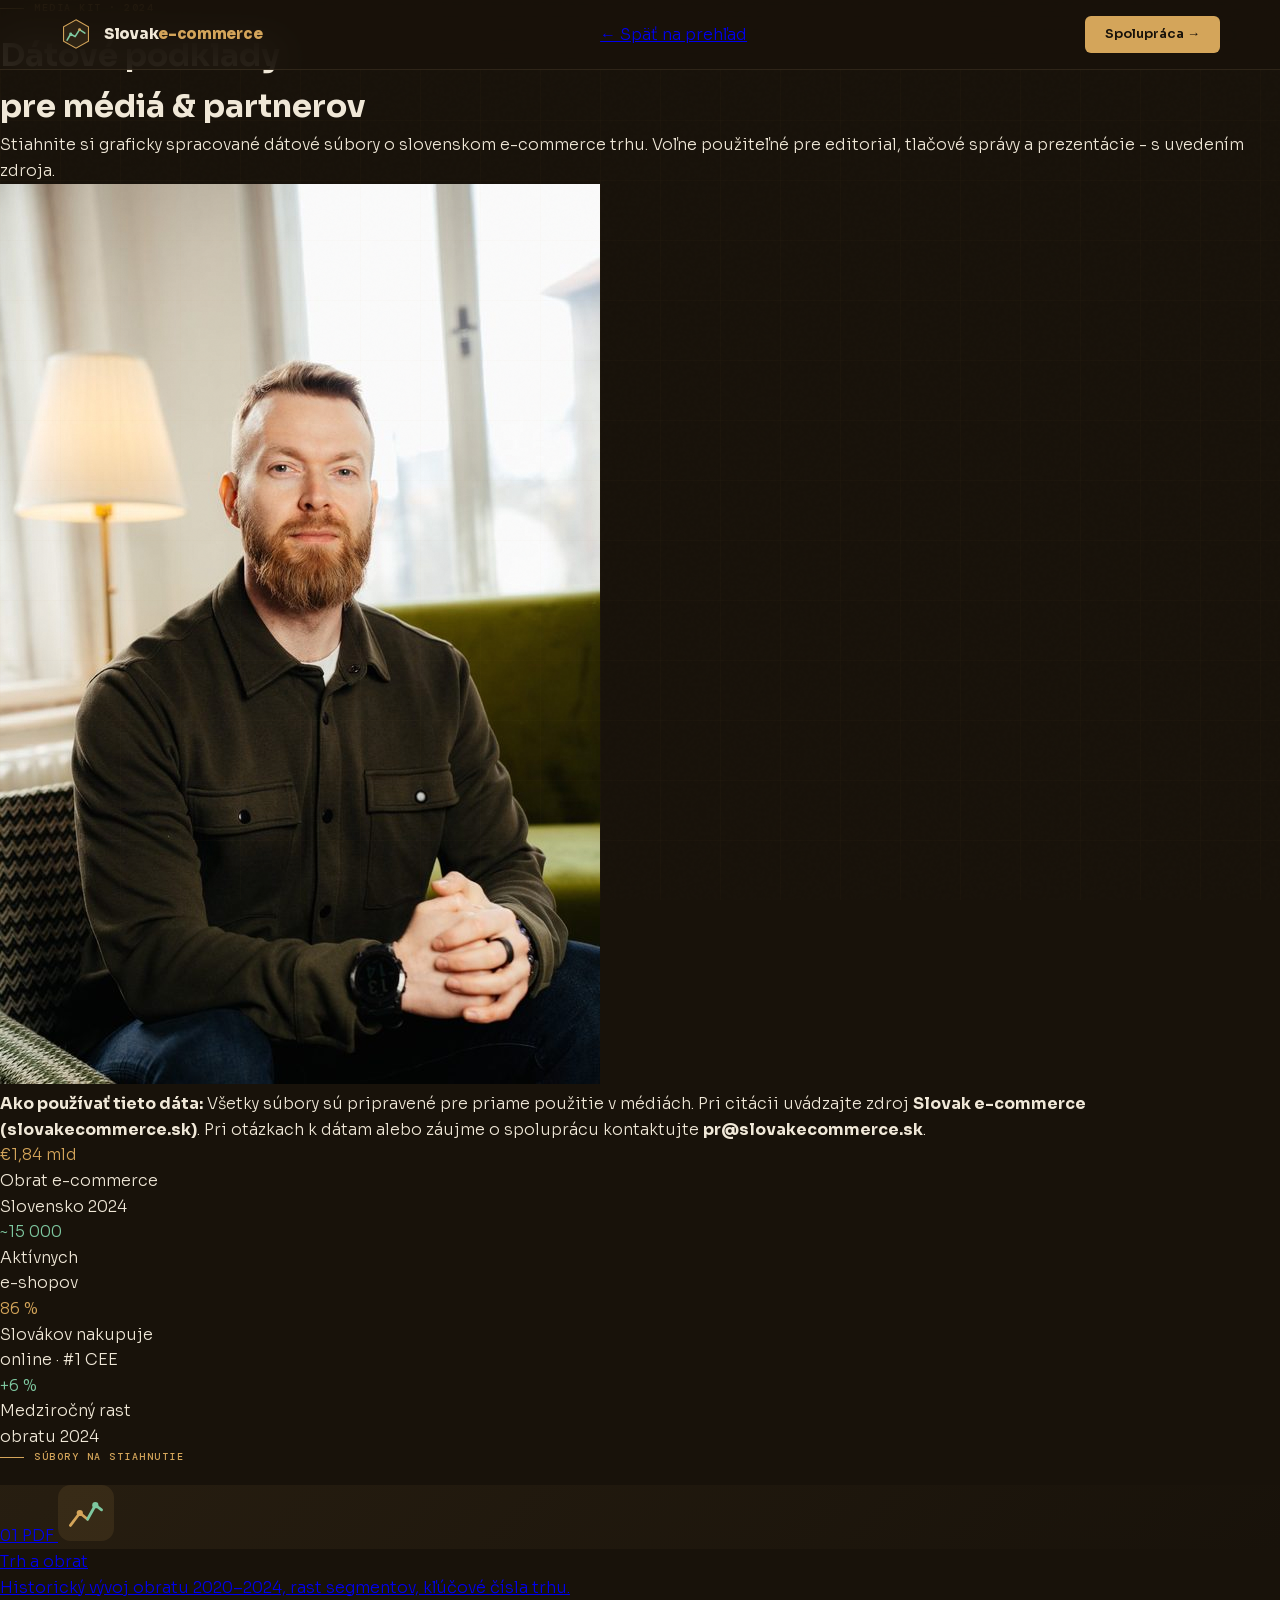
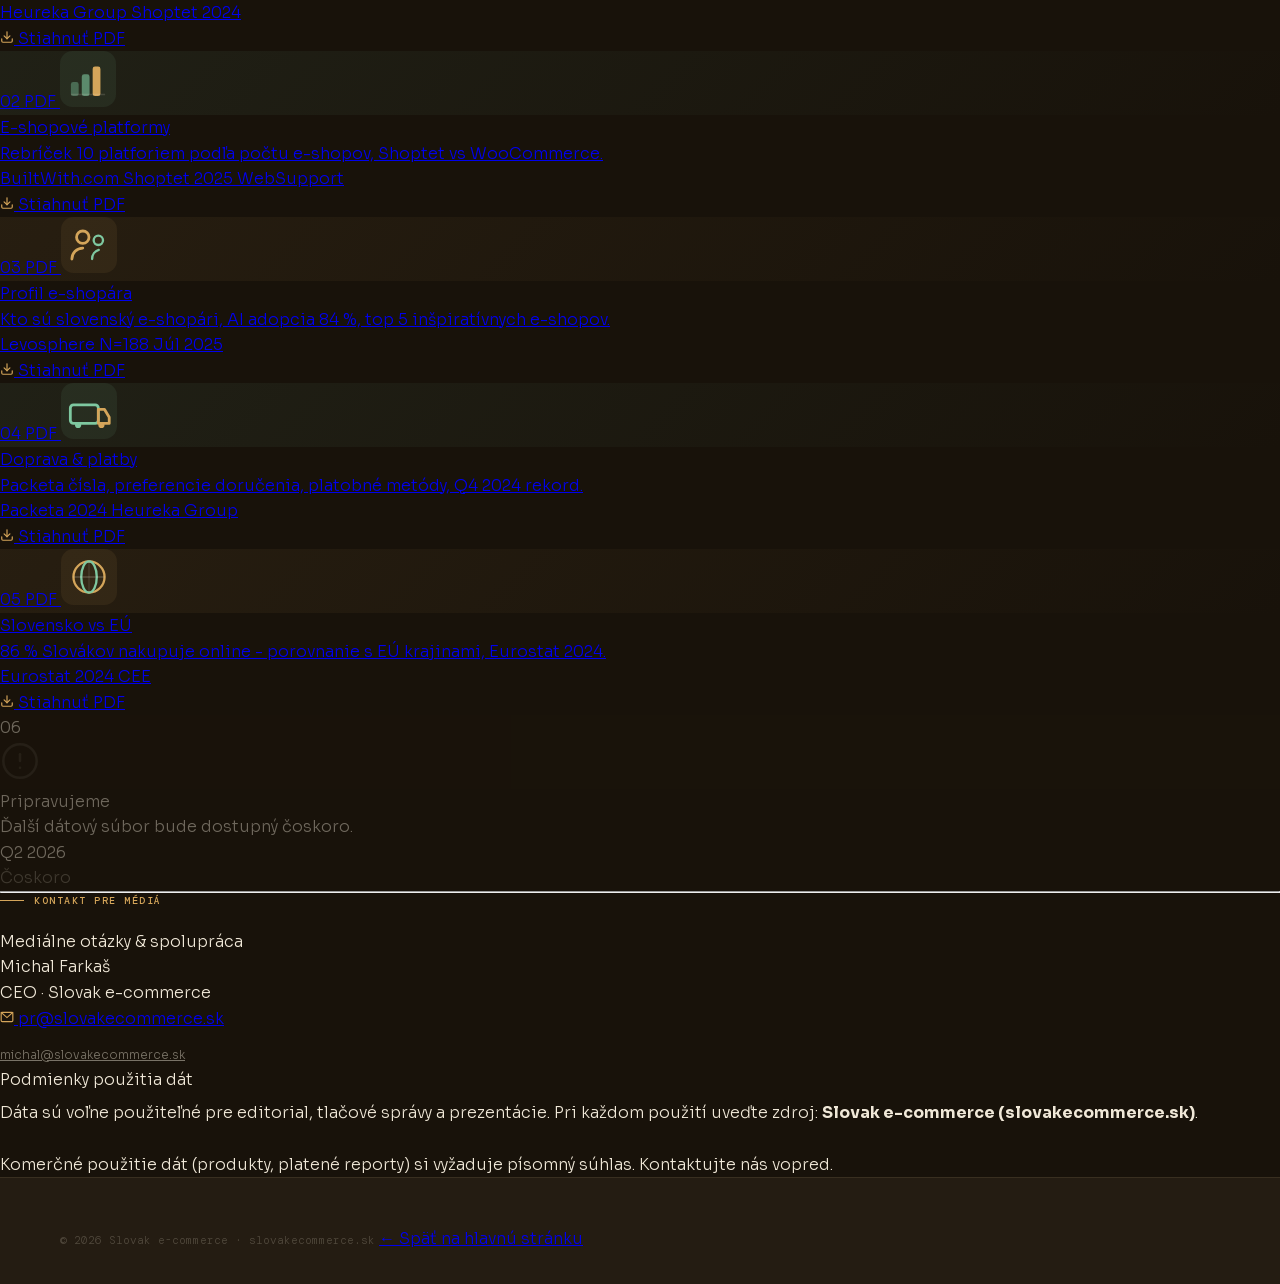
==== commit eeead44c: "chore: self-host Sora and DM Mono fonts" ====
--- a/mediakit/index.html
+++ b/mediakit/index.html
@@ -8,14 +8,10 @@
   <meta property="og:title" content="Media Kit | Slovak e-commerce">
   <meta property="og:url" content="https://slovakecommerce.sk/media-kit">
   <link rel="canonical" href="https://slovakecommerce.sk/media-kit">
-  <link rel="preconnect" href="https://fonts.googleapis.com">
-  <link rel="preconnect" href="https://fonts.gstatic.com" crossorigin>
-  <link href="https://fonts.googleapis.com/css2?family=Sora:wght@300;400;600;700;800&family=DM+Mono:wght@400;500&display=swap" rel="stylesheet">
-  
-  
-  
-    <script defer data-domain="slovakecommerce.sk" src="https://plausible.io/js/script.outbound-links.tagged-events.js"></script>
+  <script defer data-domain="slovakecommerce.sk" src="https://plausible.io/js/script.outbound-links.tagged-events.js"></script>
     <link rel="stylesheet" href="/css/style.css">
+    <link rel="preload" href="/fonts/sora-800-latin.woff2" as="font" type="font/woff2" crossorigin>
+    <link rel="stylesheet" href="/css/fonts.css">
 </head>
 <body data-page="mediakit">
 
@@ -279,5 +275,6 @@
   <a class="footer-back" href="/">← Späť na hlavnú stránku</a>
 </footer>
 
+<script defer src="/js/nav.js"></script>
 </body>
 </html>
--- a/css/fonts.css
+++ b/css/fonts.css
@@ -0,0 +1,145 @@
+/* Self-hosted fonts - generované scripts/download_fonts.py */
+
+@font-face {
+  font-family: 'DM Mono';
+  font-style: normal;
+  font-weight: 300;
+  font-display: swap;
+  src: url('/fonts/dm-mono-300-latin-ext.woff2') format('woff2');
+  unicode-range: U+0100-02BA, U+02BD-02C5, U+02C7-02CC, U+02CE-02D7, U+02DD-02FF, U+0304, U+0308, U+0329, U+1D00-1DBF, U+1E00-1E9F, U+1EF2-1EFF, U+2020, U+20A0-20AB, U+20AD-20C0, U+2113, U+2C60-2C7F, U+A720-A7FF;
+}
+
+@font-face {
+  font-family: 'DM Mono';
+  font-style: normal;
+  font-weight: 300;
+  font-display: swap;
+  src: url('/fonts/dm-mono-300-latin.woff2') format('woff2');
+  unicode-range: U+0000-00FF, U+0131, U+0152-0153, U+02BB-02BC, U+02C6, U+02DA, U+02DC, U+0304, U+0308, U+0329, U+2000-206F, U+20AC, U+2122, U+2191, U+2193, U+2212, U+2215, U+FEFF, U+FFFD;
+}
+
+@font-face {
+  font-family: 'DM Mono';
+  font-style: normal;
+  font-weight: 400;
+  font-display: swap;
+  src: url('/fonts/dm-mono-400-latin-ext.woff2') format('woff2');
+  unicode-range: U+0100-02BA, U+02BD-02C5, U+02C7-02CC, U+02CE-02D7, U+02DD-02FF, U+0304, U+0308, U+0329, U+1D00-1DBF, U+1E00-1E9F, U+1EF2-1EFF, U+2020, U+20A0-20AB, U+20AD-20C0, U+2113, U+2C60-2C7F, U+A720-A7FF;
+}
+
+@font-face {
+  font-family: 'DM Mono';
+  font-style: normal;
+  font-weight: 400;
+  font-display: swap;
+  src: url('/fonts/dm-mono-400-latin.woff2') format('woff2');
+  unicode-range: U+0000-00FF, U+0131, U+0152-0153, U+02BB-02BC, U+02C6, U+02DA, U+02DC, U+0304, U+0308, U+0329, U+2000-206F, U+20AC, U+2122, U+2191, U+2193, U+2212, U+2215, U+FEFF, U+FFFD;
+}
+
+@font-face {
+  font-family: 'DM Mono';
+  font-style: normal;
+  font-weight: 500;
+  font-display: swap;
+  src: url('/fonts/dm-mono-500-latin-ext.woff2') format('woff2');
+  unicode-range: U+0100-02BA, U+02BD-02C5, U+02C7-02CC, U+02CE-02D7, U+02DD-02FF, U+0304, U+0308, U+0329, U+1D00-1DBF, U+1E00-1E9F, U+1EF2-1EFF, U+2020, U+20A0-20AB, U+20AD-20C0, U+2113, U+2C60-2C7F, U+A720-A7FF;
+}
+
+@font-face {
+  font-family: 'DM Mono';
+  font-style: normal;
+  font-weight: 500;
+  font-display: swap;
+  src: url('/fonts/dm-mono-500-latin.woff2') format('woff2');
+  unicode-range: U+0000-00FF, U+0131, U+0152-0153, U+02BB-02BC, U+02C6, U+02DA, U+02DC, U+0304, U+0308, U+0329, U+2000-206F, U+20AC, U+2122, U+2191, U+2193, U+2212, U+2215, U+FEFF, U+FFFD;
+}
+
+@font-face {
+  font-family: 'Sora';
+  font-style: normal;
+  font-weight: 300;
+  font-display: swap;
+  src: url('/fonts/sora-300-latin-ext.woff2') format('woff2');
+  unicode-range: U+0100-02BA, U+02BD-02C5, U+02C7-02CC, U+02CE-02D7, U+02DD-02FF, U+0304, U+0308, U+0329, U+1D00-1DBF, U+1E00-1E9F, U+1EF2-1EFF, U+2020, U+20A0-20AB, U+20AD-20C0, U+2113, U+2C60-2C7F, U+A720-A7FF;
+}
+
+@font-face {
+  font-family: 'Sora';
+  font-style: normal;
+  font-weight: 300;
+  font-display: swap;
+  src: url('/fonts/sora-300-latin.woff2') format('woff2');
+  unicode-range: U+0000-00FF, U+0131, U+0152-0153, U+02BB-02BC, U+02C6, U+02DA, U+02DC, U+0304, U+0308, U+0329, U+2000-206F, U+20AC, U+2122, U+2191, U+2193, U+2212, U+2215, U+FEFF, U+FFFD;
+}
+
+@font-face {
+  font-family: 'Sora';
+  font-style: normal;
+  font-weight: 400;
+  font-display: swap;
+  src: url('/fonts/sora-400-latin-ext.woff2') format('woff2');
+  unicode-range: U+0100-02BA, U+02BD-02C5, U+02C7-02CC, U+02CE-02D7, U+02DD-02FF, U+0304, U+0308, U+0329, U+1D00-1DBF, U+1E00-1E9F, U+1EF2-1EFF, U+2020, U+20A0-20AB, U+20AD-20C0, U+2113, U+2C60-2C7F, U+A720-A7FF;
+}
+
+@font-face {
+  font-family: 'Sora';
+  font-style: normal;
+  font-weight: 400;
+  font-display: swap;
+  src: url('/fonts/sora-400-latin.woff2') format('woff2');
+  unicode-range: U+0000-00FF, U+0131, U+0152-0153, U+02BB-02BC, U+02C6, U+02DA, U+02DC, U+0304, U+0308, U+0329, U+2000-206F, U+20AC, U+2122, U+2191, U+2193, U+2212, U+2215, U+FEFF, U+FFFD;
+}
+
+@font-face {
+  font-family: 'Sora';
+  font-style: normal;
+  font-weight: 600;
+  font-display: swap;
+  src: url('/fonts/sora-600-latin-ext.woff2') format('woff2');
+  unicode-range: U+0100-02BA, U+02BD-02C5, U+02C7-02CC, U+02CE-02D7, U+02DD-02FF, U+0304, U+0308, U+0329, U+1D00-1DBF, U+1E00-1E9F, U+1EF2-1EFF, U+2020, U+20A0-20AB, U+20AD-20C0, U+2113, U+2C60-2C7F, U+A720-A7FF;
+}
+
+@font-face {
+  font-family: 'Sora';
+  font-style: normal;
+  font-weight: 600;
+  font-display: swap;
+  src: url('/fonts/sora-600-latin.woff2') format('woff2');
+  unicode-range: U+0000-00FF, U+0131, U+0152-0153, U+02BB-02BC, U+02C6, U+02DA, U+02DC, U+0304, U+0308, U+0329, U+2000-206F, U+20AC, U+2122, U+2191, U+2193, U+2212, U+2215, U+FEFF, U+FFFD;
+}
+
+@font-face {
+  font-family: 'Sora';
+  font-style: normal;
+  font-weight: 700;
+  font-display: swap;
+  src: url('/fonts/sora-700-latin-ext.woff2') format('woff2');
+  unicode-range: U+0100-02BA, U+02BD-02C5, U+02C7-02CC, U+02CE-02D7, U+02DD-02FF, U+0304, U+0308, U+0329, U+1D00-1DBF, U+1E00-1E9F, U+1EF2-1EFF, U+2020, U+20A0-20AB, U+20AD-20C0, U+2113, U+2C60-2C7F, U+A720-A7FF;
+}
+
+@font-face {
+  font-family: 'Sora';
+  font-style: normal;
+  font-weight: 700;
+  font-display: swap;
+  src: url('/fonts/sora-700-latin.woff2') format('woff2');
+  unicode-range: U+0000-00FF, U+0131, U+0152-0153, U+02BB-02BC, U+02C6, U+02DA, U+02DC, U+0304, U+0308, U+0329, U+2000-206F, U+20AC, U+2122, U+2191, U+2193, U+2212, U+2215, U+FEFF, U+FFFD;
+}
+
+@font-face {
+  font-family: 'Sora';
+  font-style: normal;
+  font-weight: 800;
+  font-display: swap;
+  src: url('/fonts/sora-800-latin-ext.woff2') format('woff2');
+  unicode-range: U+0100-02BA, U+02BD-02C5, U+02C7-02CC, U+02CE-02D7, U+02DD-02FF, U+0304, U+0308, U+0329, U+1D00-1DBF, U+1E00-1E9F, U+1EF2-1EFF, U+2020, U+20A0-20AB, U+20AD-20C0, U+2113, U+2C60-2C7F, U+A720-A7FF;
+}
+
+@font-face {
+  font-family: 'Sora';
+  font-style: normal;
+  font-weight: 800;
+  font-display: swap;
+  src: url('/fonts/sora-800-latin.woff2') format('woff2');
+  unicode-range: U+0000-00FF, U+0131, U+0152-0153, U+02BB-02BC, U+02C6, U+02DA, U+02DC, U+0304, U+0308, U+0329, U+2000-206F, U+20AC, U+2122, U+2191, U+2193, U+2212, U+2215, U+FEFF, U+FFFD;
+}
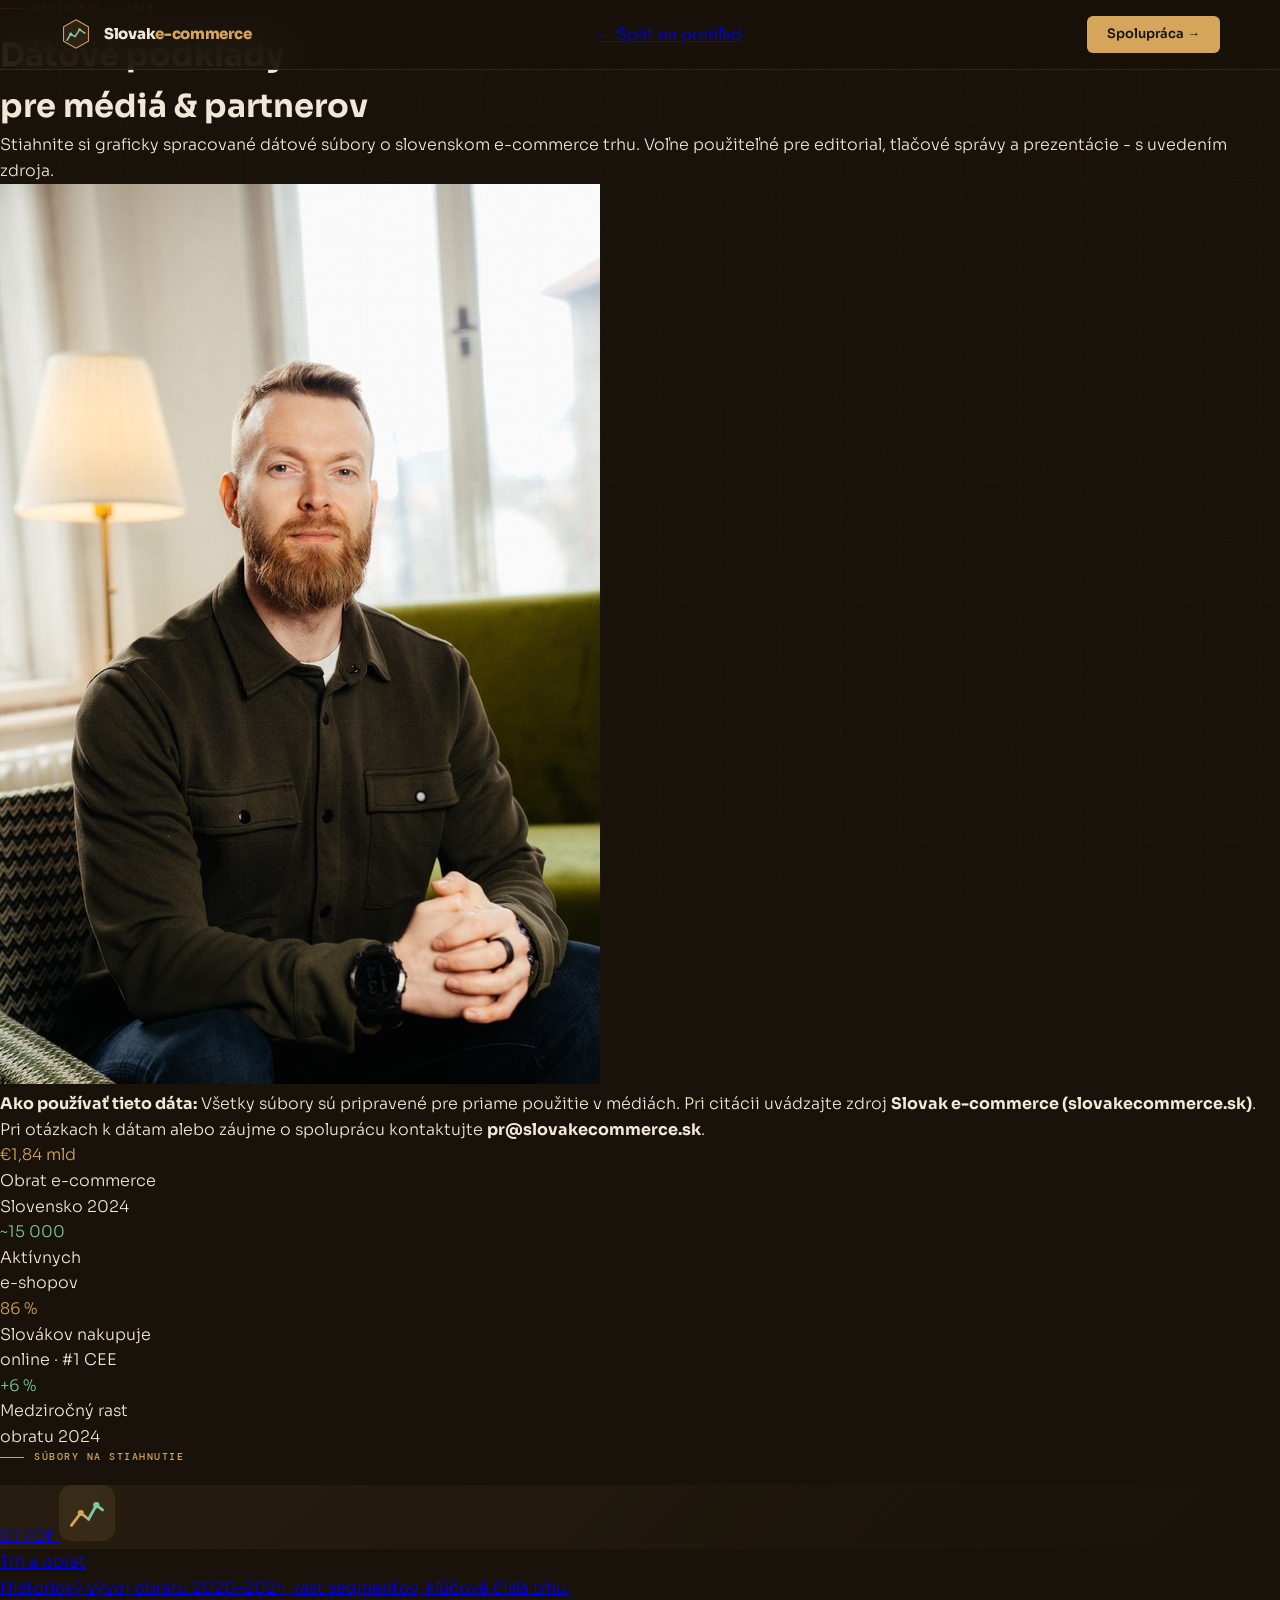
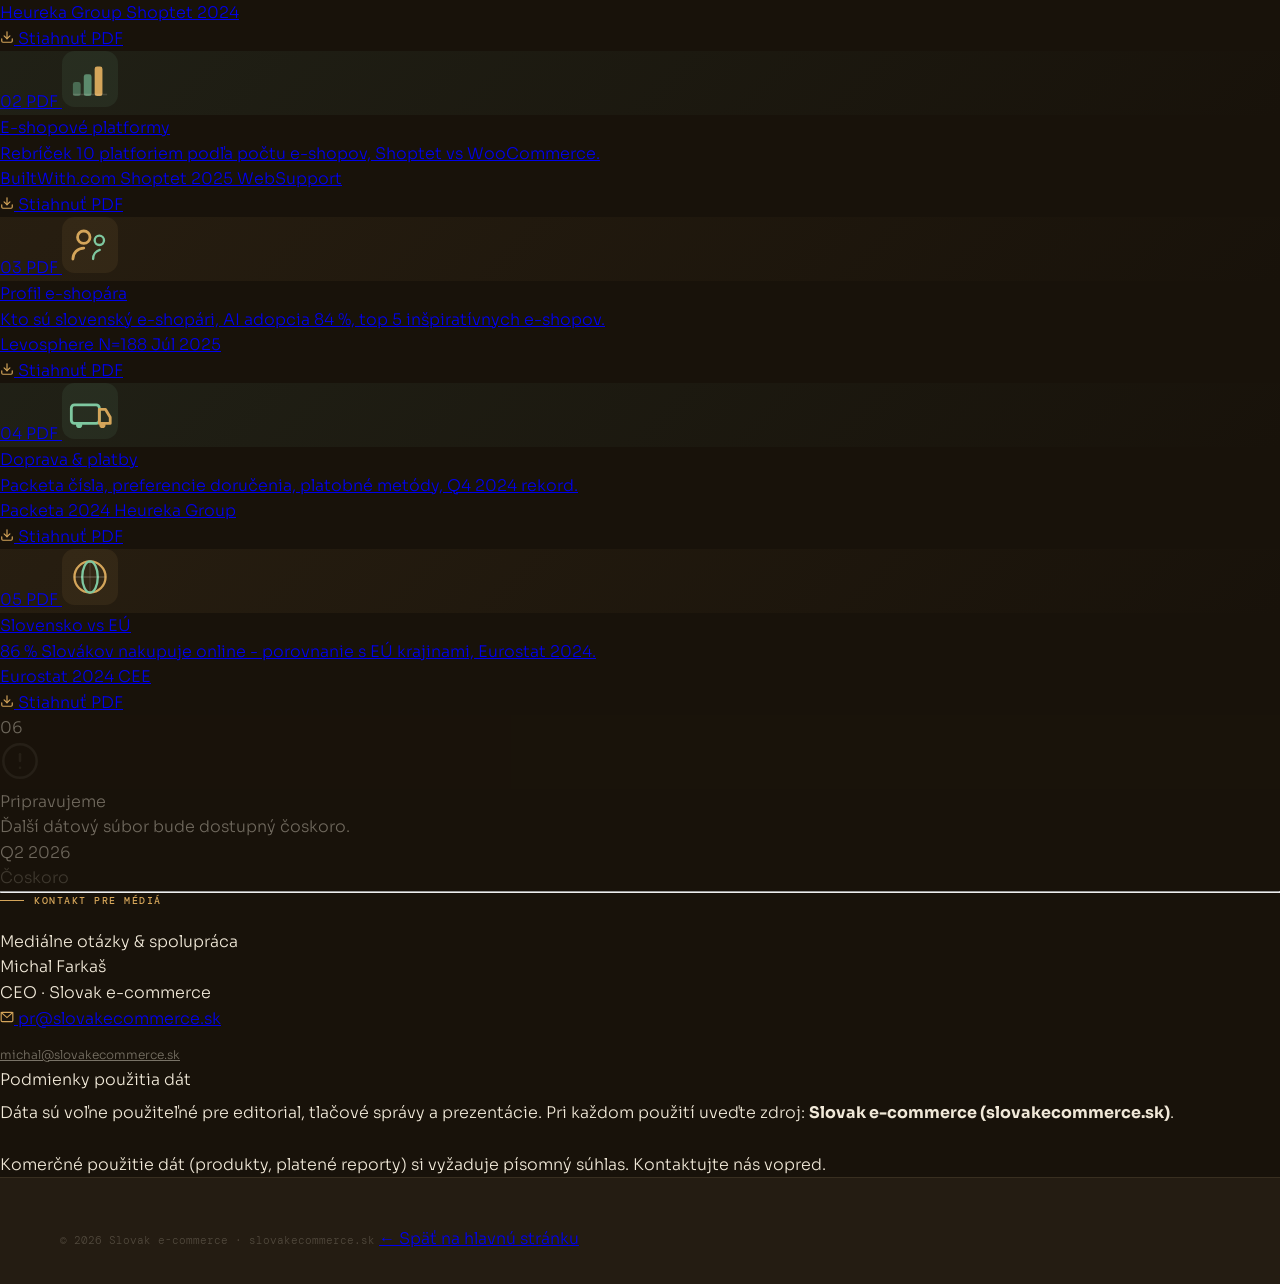
==== commit 9e1c2c63: "Merge pull request #1 from FarkMich/chore/p0-audit-plausible P0: audit fixes + GTM/GA4 to Plausible" ====
--- a/mediakit/index.html
+++ b/mediakit/index.html
@@ -8,10 +8,14 @@
   <meta property="og:title" content="Media Kit | Slovak e-commerce">
   <meta property="og:url" content="https://slovakecommerce.sk/media-kit">
   <link rel="canonical" href="https://slovakecommerce.sk/media-kit">
-  <script defer data-domain="slovakecommerce.sk" src="https://plausible.io/js/script.outbound-links.tagged-events.js"></script>
+  <link rel="preconnect" href="https://fonts.googleapis.com">
+  <link rel="preconnect" href="https://fonts.gstatic.com" crossorigin>
+  <link href="https://fonts.googleapis.com/css2?family=Sora:wght@300;400;600;700;800&family=DM+Mono:wght@400;500&display=swap" rel="stylesheet">
+  
+  
+  
+    <script defer data-domain="slovakecommerce.sk" src="https://plausible.io/js/script.outbound-links.tagged-events.js"></script>
     <link rel="stylesheet" href="/css/style.css">
-    <link rel="preload" href="/fonts/sora-800-latin.woff2" as="font" type="font/woff2" crossorigin>
-    <link rel="stylesheet" href="/css/fonts.css">
 </head>
 <body data-page="mediakit">
 
@@ -275,6 +279,5 @@
   <a class="footer-back" href="/">← Späť na hlavnú stránku</a>
 </footer>
 
-<script defer src="/js/nav.js"></script>
 </body>
 </html>
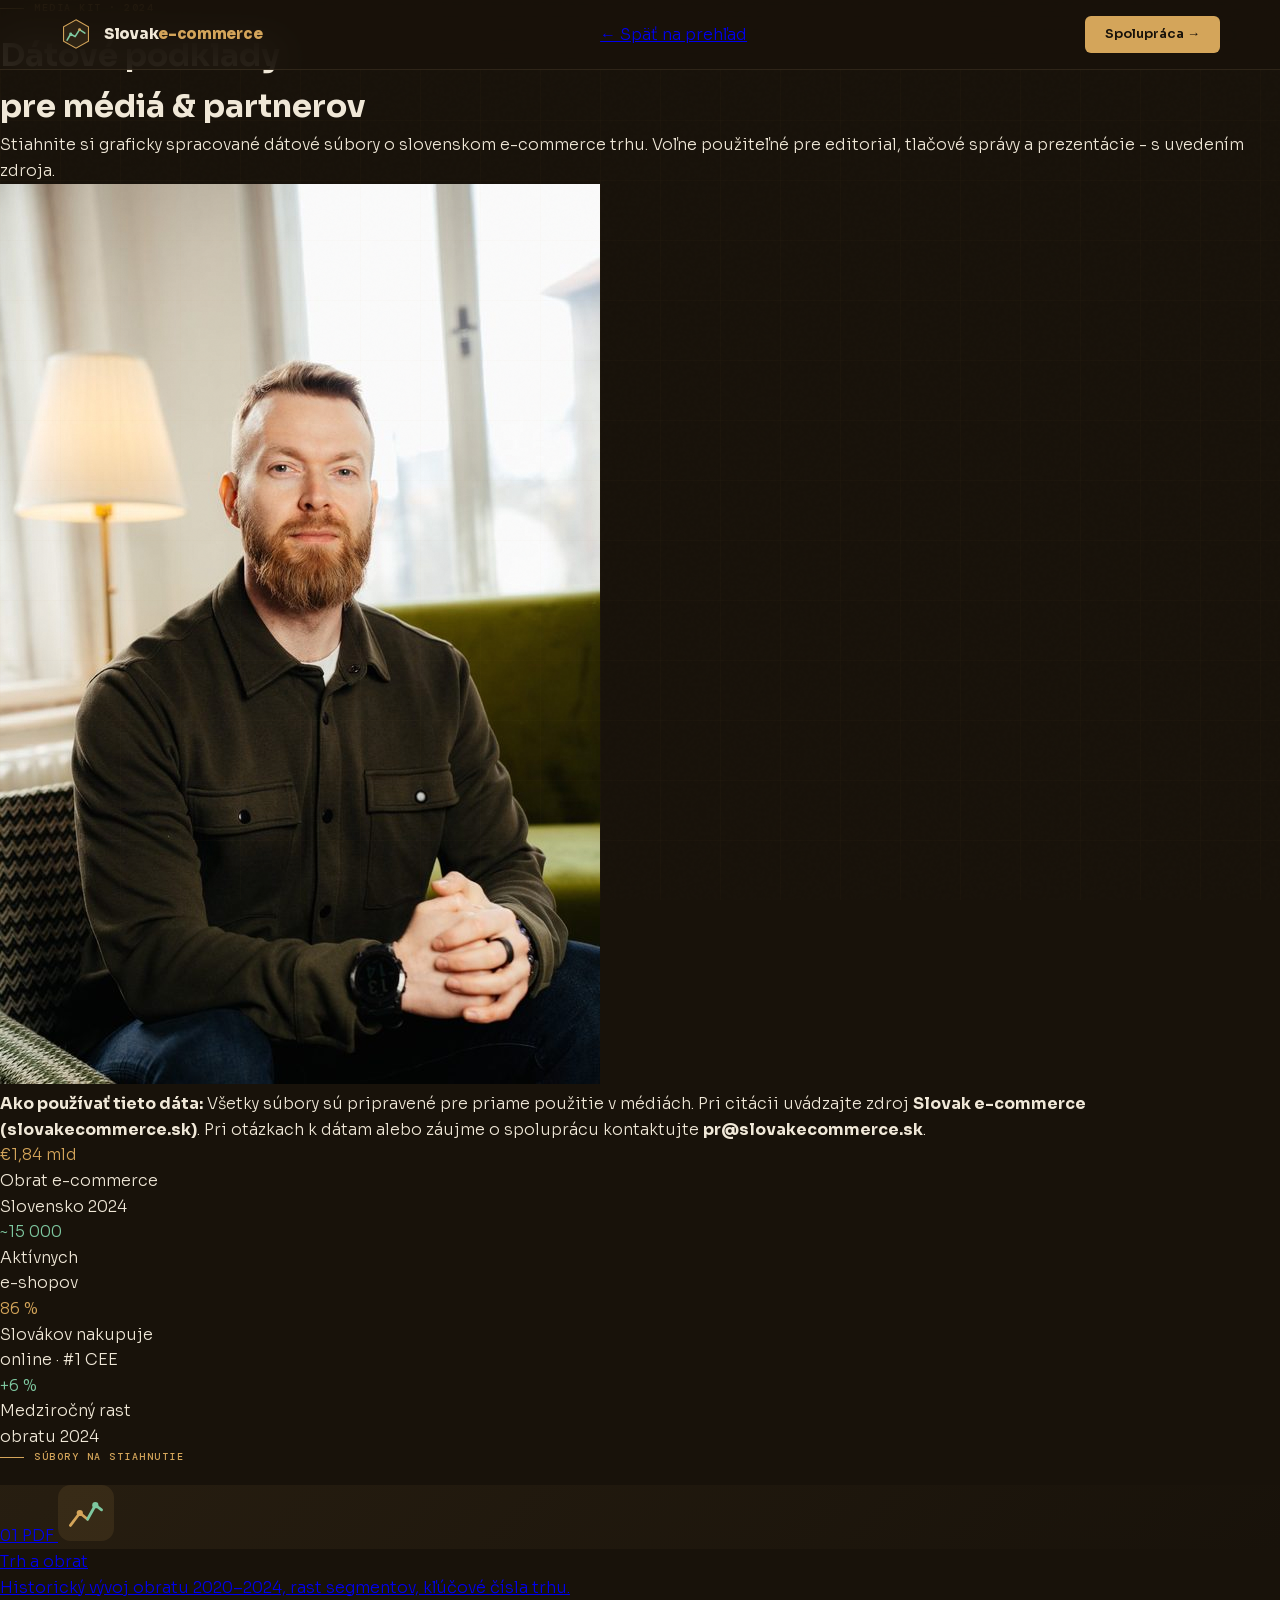
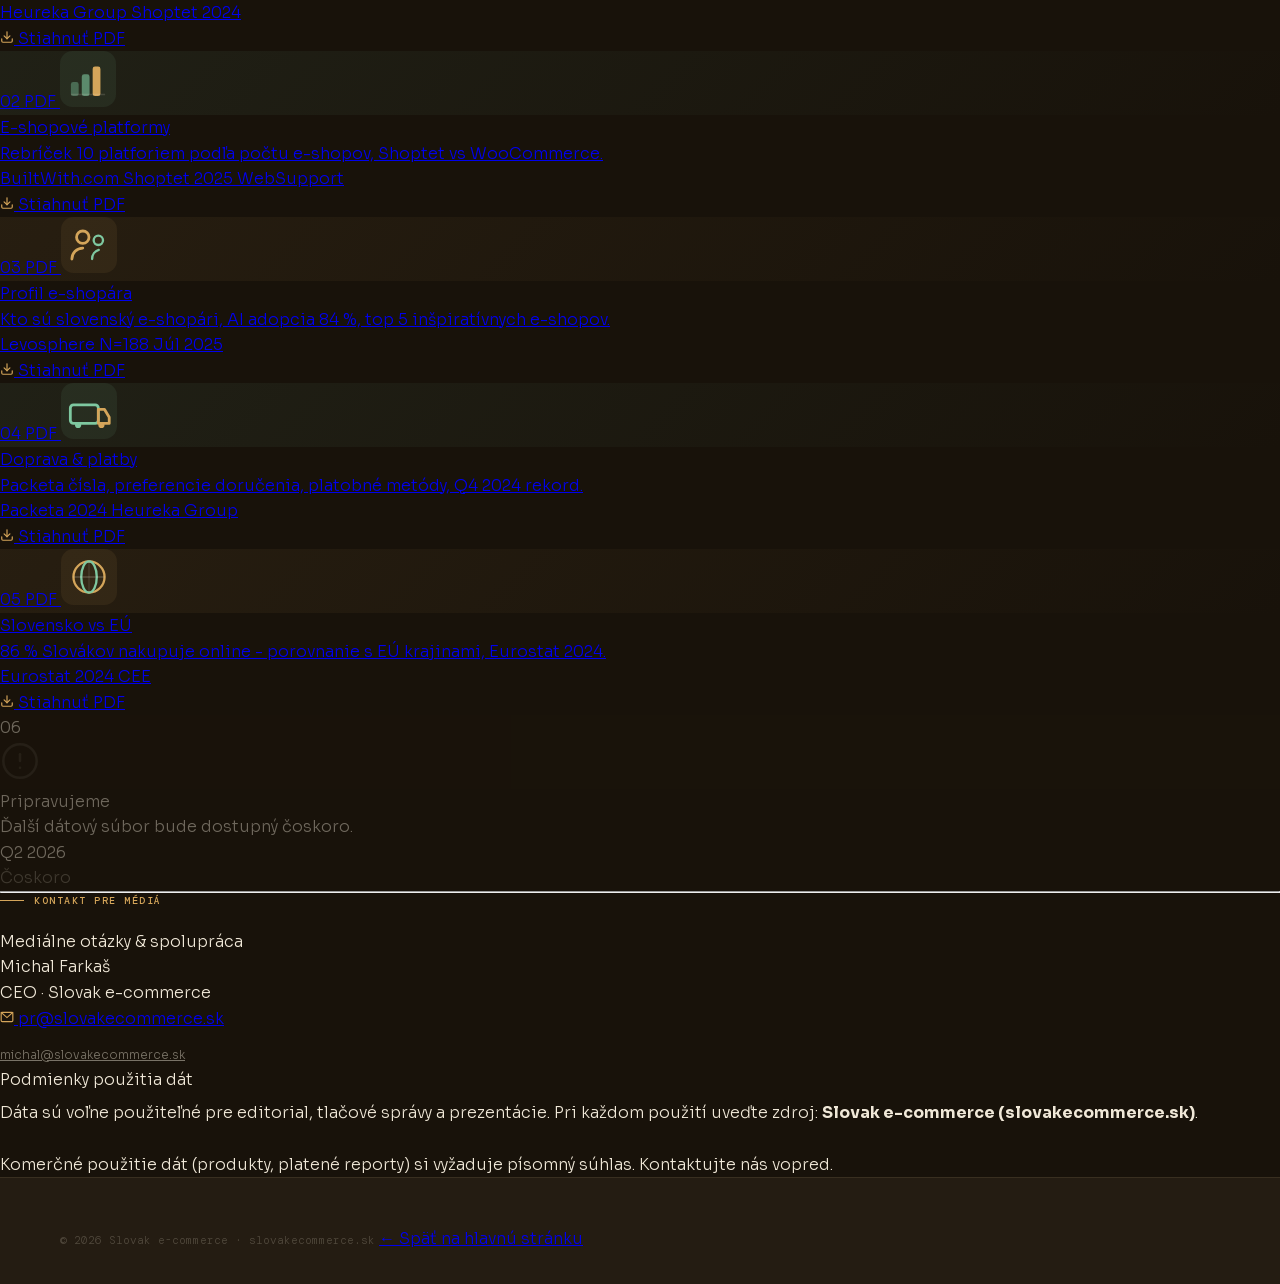
==== commit a410b442: "Merge pull request #2 from FarkMich/chore/p1-fonts-csp-nav P1: static nav, lean nav.js, self-hosted " ====
--- a/mediakit/index.html
+++ b/mediakit/index.html
@@ -8,14 +8,10 @@
   <meta property="og:title" content="Media Kit | Slovak e-commerce">
   <meta property="og:url" content="https://slovakecommerce.sk/media-kit">
   <link rel="canonical" href="https://slovakecommerce.sk/media-kit">
-  <link rel="preconnect" href="https://fonts.googleapis.com">
-  <link rel="preconnect" href="https://fonts.gstatic.com" crossorigin>
-  <link href="https://fonts.googleapis.com/css2?family=Sora:wght@300;400;600;700;800&family=DM+Mono:wght@400;500&display=swap" rel="stylesheet">
-  
-  
-  
-    <script defer data-domain="slovakecommerce.sk" src="https://plausible.io/js/script.outbound-links.tagged-events.js"></script>
+  <script defer data-domain="slovakecommerce.sk" src="https://plausible.io/js/script.outbound-links.tagged-events.js"></script>
     <link rel="stylesheet" href="/css/style.css">
+    <link rel="preload" href="/fonts/sora-800-latin.woff2" as="font" type="font/woff2" crossorigin>
+    <link rel="stylesheet" href="/css/fonts.css">
 </head>
 <body data-page="mediakit">
 
@@ -279,5 +275,6 @@
   <a class="footer-back" href="/">← Späť na hlavnú stránku</a>
 </footer>
 
+<script defer src="/js/nav.js"></script>
 </body>
 </html>
--- a/css/fonts.css
+++ b/css/fonts.css
@@ -0,0 +1,145 @@
+/* Self-hosted fonts - generované scripts/download_fonts.py */
+
+@font-face {
+  font-family: 'DM Mono';
+  font-style: normal;
+  font-weight: 300;
+  font-display: swap;
+  src: url('/fonts/dm-mono-300-latin-ext.woff2') format('woff2');
+  unicode-range: U+0100-02BA, U+02BD-02C5, U+02C7-02CC, U+02CE-02D7, U+02DD-02FF, U+0304, U+0308, U+0329, U+1D00-1DBF, U+1E00-1E9F, U+1EF2-1EFF, U+2020, U+20A0-20AB, U+20AD-20C0, U+2113, U+2C60-2C7F, U+A720-A7FF;
+}
+
+@font-face {
+  font-family: 'DM Mono';
+  font-style: normal;
+  font-weight: 300;
+  font-display: swap;
+  src: url('/fonts/dm-mono-300-latin.woff2') format('woff2');
+  unicode-range: U+0000-00FF, U+0131, U+0152-0153, U+02BB-02BC, U+02C6, U+02DA, U+02DC, U+0304, U+0308, U+0329, U+2000-206F, U+20AC, U+2122, U+2191, U+2193, U+2212, U+2215, U+FEFF, U+FFFD;
+}
+
+@font-face {
+  font-family: 'DM Mono';
+  font-style: normal;
+  font-weight: 400;
+  font-display: swap;
+  src: url('/fonts/dm-mono-400-latin-ext.woff2') format('woff2');
+  unicode-range: U+0100-02BA, U+02BD-02C5, U+02C7-02CC, U+02CE-02D7, U+02DD-02FF, U+0304, U+0308, U+0329, U+1D00-1DBF, U+1E00-1E9F, U+1EF2-1EFF, U+2020, U+20A0-20AB, U+20AD-20C0, U+2113, U+2C60-2C7F, U+A720-A7FF;
+}
+
+@font-face {
+  font-family: 'DM Mono';
+  font-style: normal;
+  font-weight: 400;
+  font-display: swap;
+  src: url('/fonts/dm-mono-400-latin.woff2') format('woff2');
+  unicode-range: U+0000-00FF, U+0131, U+0152-0153, U+02BB-02BC, U+02C6, U+02DA, U+02DC, U+0304, U+0308, U+0329, U+2000-206F, U+20AC, U+2122, U+2191, U+2193, U+2212, U+2215, U+FEFF, U+FFFD;
+}
+
+@font-face {
+  font-family: 'DM Mono';
+  font-style: normal;
+  font-weight: 500;
+  font-display: swap;
+  src: url('/fonts/dm-mono-500-latin-ext.woff2') format('woff2');
+  unicode-range: U+0100-02BA, U+02BD-02C5, U+02C7-02CC, U+02CE-02D7, U+02DD-02FF, U+0304, U+0308, U+0329, U+1D00-1DBF, U+1E00-1E9F, U+1EF2-1EFF, U+2020, U+20A0-20AB, U+20AD-20C0, U+2113, U+2C60-2C7F, U+A720-A7FF;
+}
+
+@font-face {
+  font-family: 'DM Mono';
+  font-style: normal;
+  font-weight: 500;
+  font-display: swap;
+  src: url('/fonts/dm-mono-500-latin.woff2') format('woff2');
+  unicode-range: U+0000-00FF, U+0131, U+0152-0153, U+02BB-02BC, U+02C6, U+02DA, U+02DC, U+0304, U+0308, U+0329, U+2000-206F, U+20AC, U+2122, U+2191, U+2193, U+2212, U+2215, U+FEFF, U+FFFD;
+}
+
+@font-face {
+  font-family: 'Sora';
+  font-style: normal;
+  font-weight: 300;
+  font-display: swap;
+  src: url('/fonts/sora-300-latin-ext.woff2') format('woff2');
+  unicode-range: U+0100-02BA, U+02BD-02C5, U+02C7-02CC, U+02CE-02D7, U+02DD-02FF, U+0304, U+0308, U+0329, U+1D00-1DBF, U+1E00-1E9F, U+1EF2-1EFF, U+2020, U+20A0-20AB, U+20AD-20C0, U+2113, U+2C60-2C7F, U+A720-A7FF;
+}
+
+@font-face {
+  font-family: 'Sora';
+  font-style: normal;
+  font-weight: 300;
+  font-display: swap;
+  src: url('/fonts/sora-300-latin.woff2') format('woff2');
+  unicode-range: U+0000-00FF, U+0131, U+0152-0153, U+02BB-02BC, U+02C6, U+02DA, U+02DC, U+0304, U+0308, U+0329, U+2000-206F, U+20AC, U+2122, U+2191, U+2193, U+2212, U+2215, U+FEFF, U+FFFD;
+}
+
+@font-face {
+  font-family: 'Sora';
+  font-style: normal;
+  font-weight: 400;
+  font-display: swap;
+  src: url('/fonts/sora-400-latin-ext.woff2') format('woff2');
+  unicode-range: U+0100-02BA, U+02BD-02C5, U+02C7-02CC, U+02CE-02D7, U+02DD-02FF, U+0304, U+0308, U+0329, U+1D00-1DBF, U+1E00-1E9F, U+1EF2-1EFF, U+2020, U+20A0-20AB, U+20AD-20C0, U+2113, U+2C60-2C7F, U+A720-A7FF;
+}
+
+@font-face {
+  font-family: 'Sora';
+  font-style: normal;
+  font-weight: 400;
+  font-display: swap;
+  src: url('/fonts/sora-400-latin.woff2') format('woff2');
+  unicode-range: U+0000-00FF, U+0131, U+0152-0153, U+02BB-02BC, U+02C6, U+02DA, U+02DC, U+0304, U+0308, U+0329, U+2000-206F, U+20AC, U+2122, U+2191, U+2193, U+2212, U+2215, U+FEFF, U+FFFD;
+}
+
+@font-face {
+  font-family: 'Sora';
+  font-style: normal;
+  font-weight: 600;
+  font-display: swap;
+  src: url('/fonts/sora-600-latin-ext.woff2') format('woff2');
+  unicode-range: U+0100-02BA, U+02BD-02C5, U+02C7-02CC, U+02CE-02D7, U+02DD-02FF, U+0304, U+0308, U+0329, U+1D00-1DBF, U+1E00-1E9F, U+1EF2-1EFF, U+2020, U+20A0-20AB, U+20AD-20C0, U+2113, U+2C60-2C7F, U+A720-A7FF;
+}
+
+@font-face {
+  font-family: 'Sora';
+  font-style: normal;
+  font-weight: 600;
+  font-display: swap;
+  src: url('/fonts/sora-600-latin.woff2') format('woff2');
+  unicode-range: U+0000-00FF, U+0131, U+0152-0153, U+02BB-02BC, U+02C6, U+02DA, U+02DC, U+0304, U+0308, U+0329, U+2000-206F, U+20AC, U+2122, U+2191, U+2193, U+2212, U+2215, U+FEFF, U+FFFD;
+}
+
+@font-face {
+  font-family: 'Sora';
+  font-style: normal;
+  font-weight: 700;
+  font-display: swap;
+  src: url('/fonts/sora-700-latin-ext.woff2') format('woff2');
+  unicode-range: U+0100-02BA, U+02BD-02C5, U+02C7-02CC, U+02CE-02D7, U+02DD-02FF, U+0304, U+0308, U+0329, U+1D00-1DBF, U+1E00-1E9F, U+1EF2-1EFF, U+2020, U+20A0-20AB, U+20AD-20C0, U+2113, U+2C60-2C7F, U+A720-A7FF;
+}
+
+@font-face {
+  font-family: 'Sora';
+  font-style: normal;
+  font-weight: 700;
+  font-display: swap;
+  src: url('/fonts/sora-700-latin.woff2') format('woff2');
+  unicode-range: U+0000-00FF, U+0131, U+0152-0153, U+02BB-02BC, U+02C6, U+02DA, U+02DC, U+0304, U+0308, U+0329, U+2000-206F, U+20AC, U+2122, U+2191, U+2193, U+2212, U+2215, U+FEFF, U+FFFD;
+}
+
+@font-face {
+  font-family: 'Sora';
+  font-style: normal;
+  font-weight: 800;
+  font-display: swap;
+  src: url('/fonts/sora-800-latin-ext.woff2') format('woff2');
+  unicode-range: U+0100-02BA, U+02BD-02C5, U+02C7-02CC, U+02CE-02D7, U+02DD-02FF, U+0304, U+0308, U+0329, U+1D00-1DBF, U+1E00-1E9F, U+1EF2-1EFF, U+2020, U+20A0-20AB, U+20AD-20C0, U+2113, U+2C60-2C7F, U+A720-A7FF;
+}
+
+@font-face {
+  font-family: 'Sora';
+  font-style: normal;
+  font-weight: 800;
+  font-display: swap;
+  src: url('/fonts/sora-800-latin.woff2') format('woff2');
+  unicode-range: U+0000-00FF, U+0131, U+0152-0153, U+02BB-02BC, U+02C6, U+02DA, U+02DC, U+0304, U+0308, U+0329, U+2000-206F, U+20AC, U+2122, U+2191, U+2193, U+2212, U+2215, U+FEFF, U+FFFD;
+}
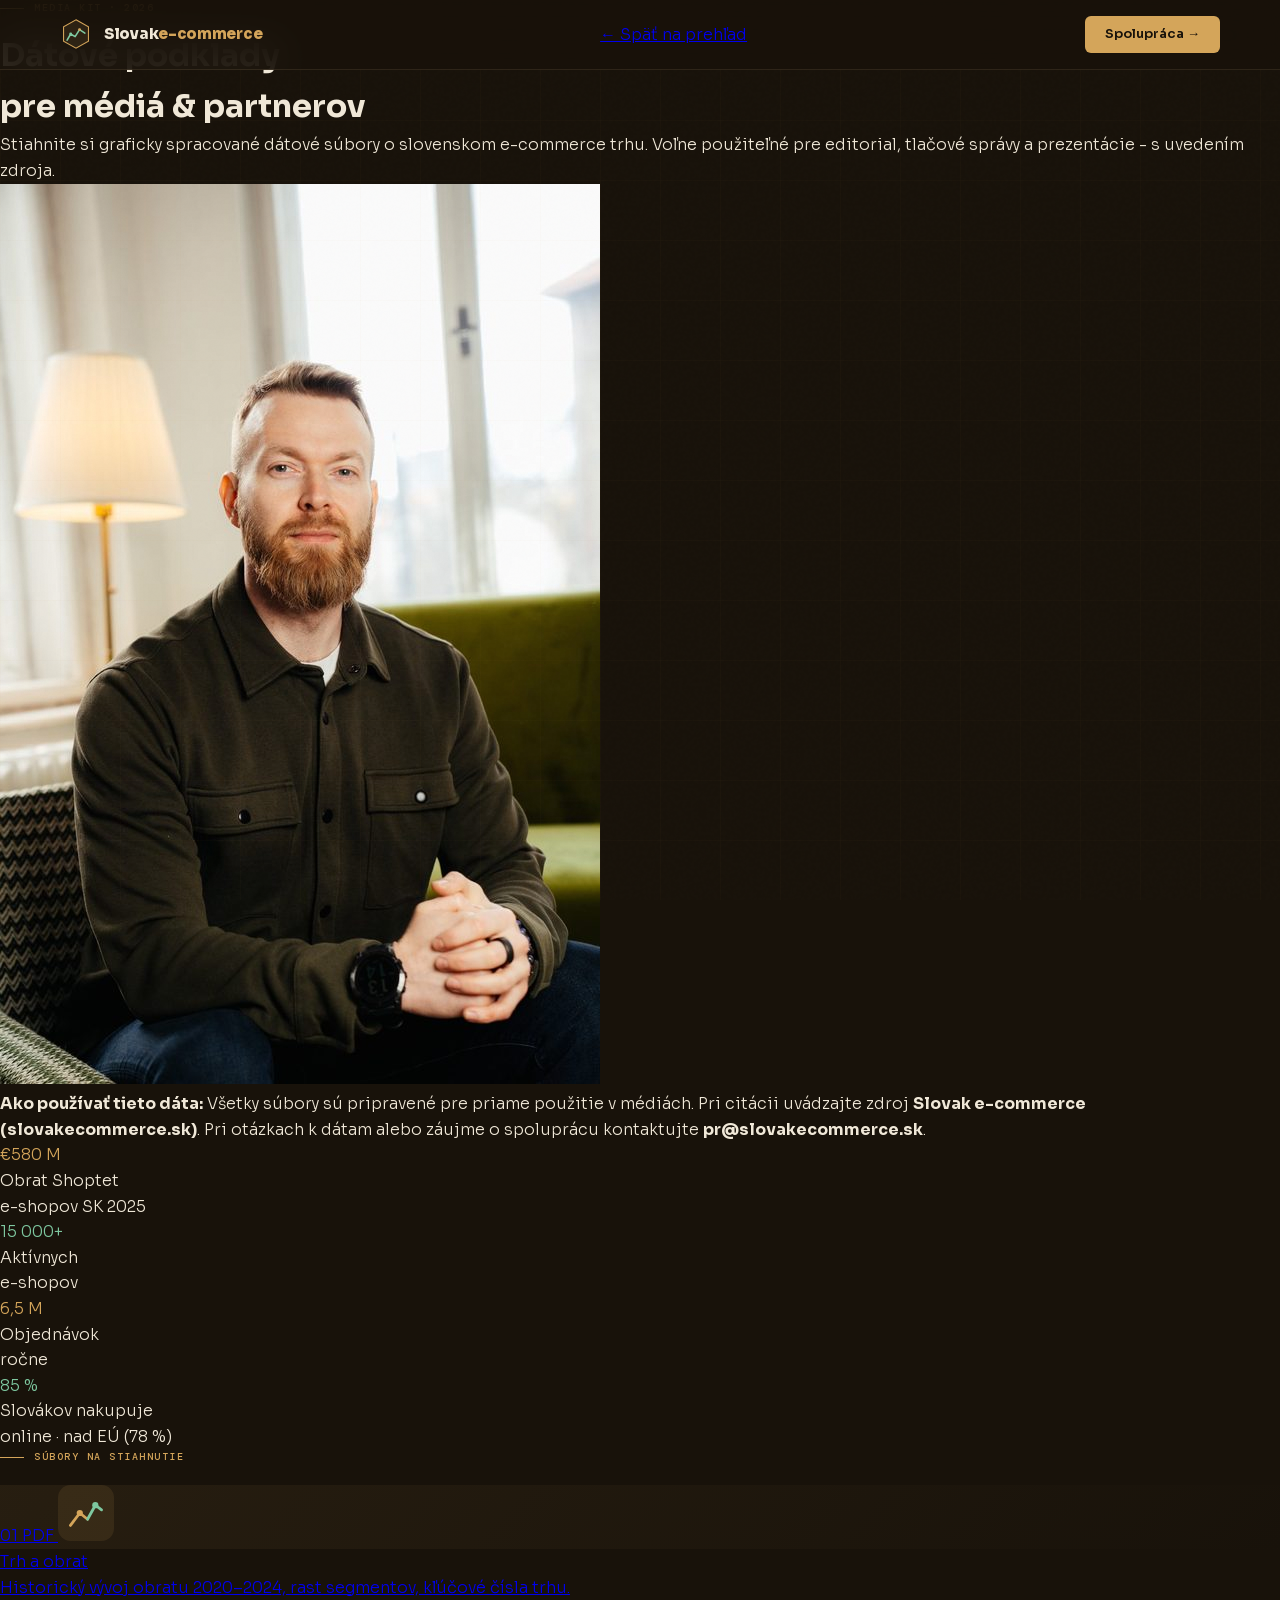
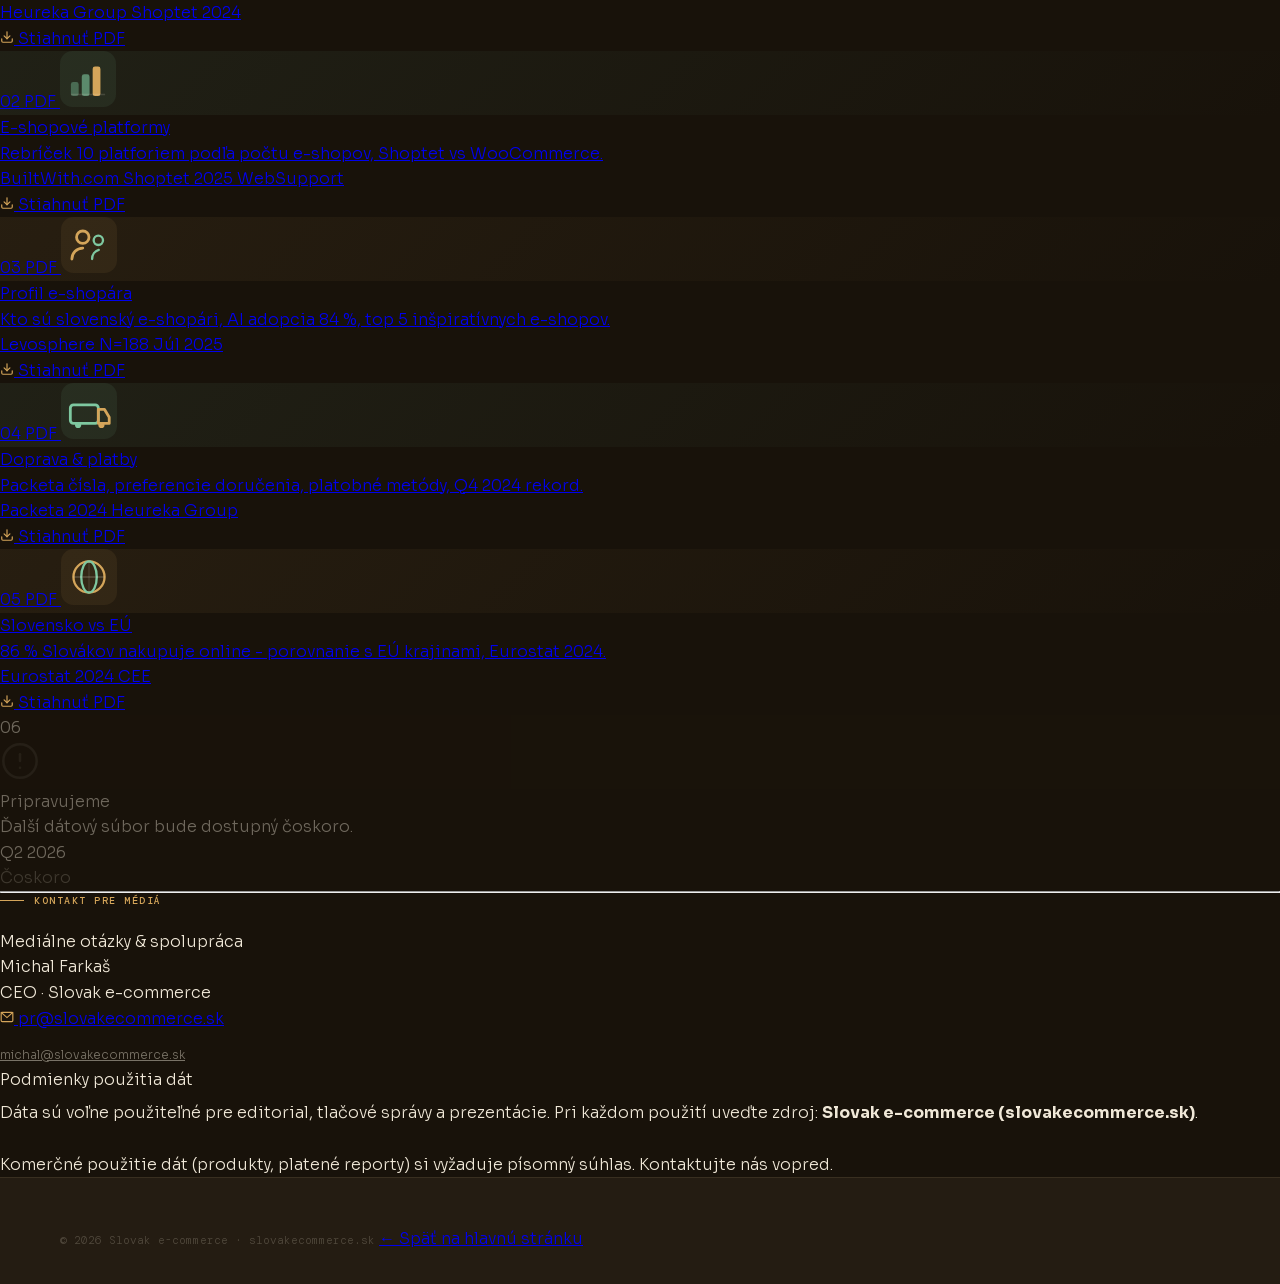
==== commit 09c7f563: "chore: P2 audit follow-ups — CSP, OG, content - Tighten CSP: drop Google Fonts hosts (self-hosted), " ====
--- a/mediakit/index.html
+++ b/mediakit/index.html
@@ -4,10 +4,24 @@
   <meta charset="UTF-8">
   <meta name="viewport" content="width=device-width, initial-scale=1.0">
   <title>Media Kit | Slovak e-commerce</title>
-  <meta name="description" content="Mediálny balíček Slovak e-commerce 2024. Stiahnite si dátové PDF súbory pre médiá, novinárov a partnerov.">
-  <meta property="og:title" content="Media Kit | Slovak e-commerce">
-  <meta property="og:url" content="https://slovakecommerce.sk/media-kit">
-  <link rel="canonical" href="https://slovakecommerce.sk/media-kit">
+
+
+<meta property="og:type" content="article">
+<meta property="og:site_name" content="Slovak e-commerce">
+<meta property="og:locale" content="sk_SK">
+<meta property="og:title" content="Media kit | Slovak e-commerce">
+<meta property="og:description" content="Dáta, grafy a loga na stiahnutie pre médiá. Slovak e-commerce media kit 2026.">
+<meta property="og:url" content="https://slovakecommerce.sk/mediakit/">
+<meta property="og:image" content="https://slovakecommerce.sk/og-cover.png">
+<meta property="og:image:width" content="1200">
+<meta property="og:image:height" content="630">
+<meta property="og:image:alt" content="Slovenský e-commerce 2026 – cover s kľúčovými štatistikami">
+<meta name="twitter:card" content="summary_large_image">
+<meta name="twitter:title" content="Media kit | Slovak e-commerce">
+<meta name="twitter:description" content="Dáta, grafy a loga na stiahnutie pre médiá. Slovak e-commerce media kit 2026.">
+<meta name="twitter:image" content="https://slovakecommerce.sk/og-cover.png">
+<meta name="description" content="Dáta, grafy a loga na stiahnutie pre médiá. Slovak e-commerce media kit 2026.">
+<link rel="canonical" href="https://slovakecommerce.sk/media-kit">
   <script defer data-domain="slovakecommerce.sk" src="https://plausible.io/js/script.outbound-links.tagged-events.js"></script>
     <link rel="stylesheet" href="/css/style.css">
     <link rel="preload" href="/fonts/sora-800-latin.woff2" as="font" type="font/woff2" crossorigin>
@@ -31,7 +45,7 @@
 
 <!-- HERO -->
 <div class="hero">
-  <div class="section-tag">Media Kit · 2024</div>
+  <div class="section-tag">Media Kit · 2026</div>
   <h1>Dátové podklady<br>pre <span>médiá & partnerov</span></h1>
   <p class="hero-sub">Stiahnite si graficky spracované dátové súbory o slovenskom e-commerce trhu. Voľne použiteľné pre editorial, tlačové správy a prezentácie - s uvedením zdroja.</p>
 </div>
@@ -55,20 +69,20 @@
   <!-- STATS ROW -->
   <div class="stats-row">
     <div class="stat-mini">
-      <div class="stat-mini-num" style="color:#d4a55a;">€1,84 mld</div>
-      <div class="stat-mini-label">Obrat e-commerce<br>Slovensko 2024</div>
-    </div>
-    <div class="stat-mini">
-      <div class="stat-mini-num" style="color:#7ec8a0;">~15 000</div>
+      <div class="stat-mini-num" style="color:#d4a55a;">€580 M</div>
+      <div class="stat-mini-label">Obrat Shoptet<br>e-shopov SK 2025</div>
+    </div>
+    <div class="stat-mini">
+      <div class="stat-mini-num" style="color:#7ec8a0;">15 000+</div>
       <div class="stat-mini-label">Aktívnych<br>e-shopov</div>
     </div>
     <div class="stat-mini">
-      <div class="stat-mini-num" style="color:#d4a55a;">86 %</div>
-      <div class="stat-mini-label">Slovákov nakupuje<br>online · #1 CEE</div>
-    </div>
-    <div class="stat-mini">
-      <div class="stat-mini-num" style="color:#7ec8a0;">+6 %</div>
-      <div class="stat-mini-label">Medziročný rast<br>obratu 2024</div>
+      <div class="stat-mini-num" style="color:#d4a55a;">6,5 M</div>
+      <div class="stat-mini-label">Objednávok<br>ročne</div>
+    </div>
+    <div class="stat-mini">
+      <div class="stat-mini-num" style="color:#7ec8a0;">85 %</div>
+      <div class="stat-mini-label">Slovákov nakupuje<br>online · nad EÚ (78 %)</div>
     </div>
   </div>
 
